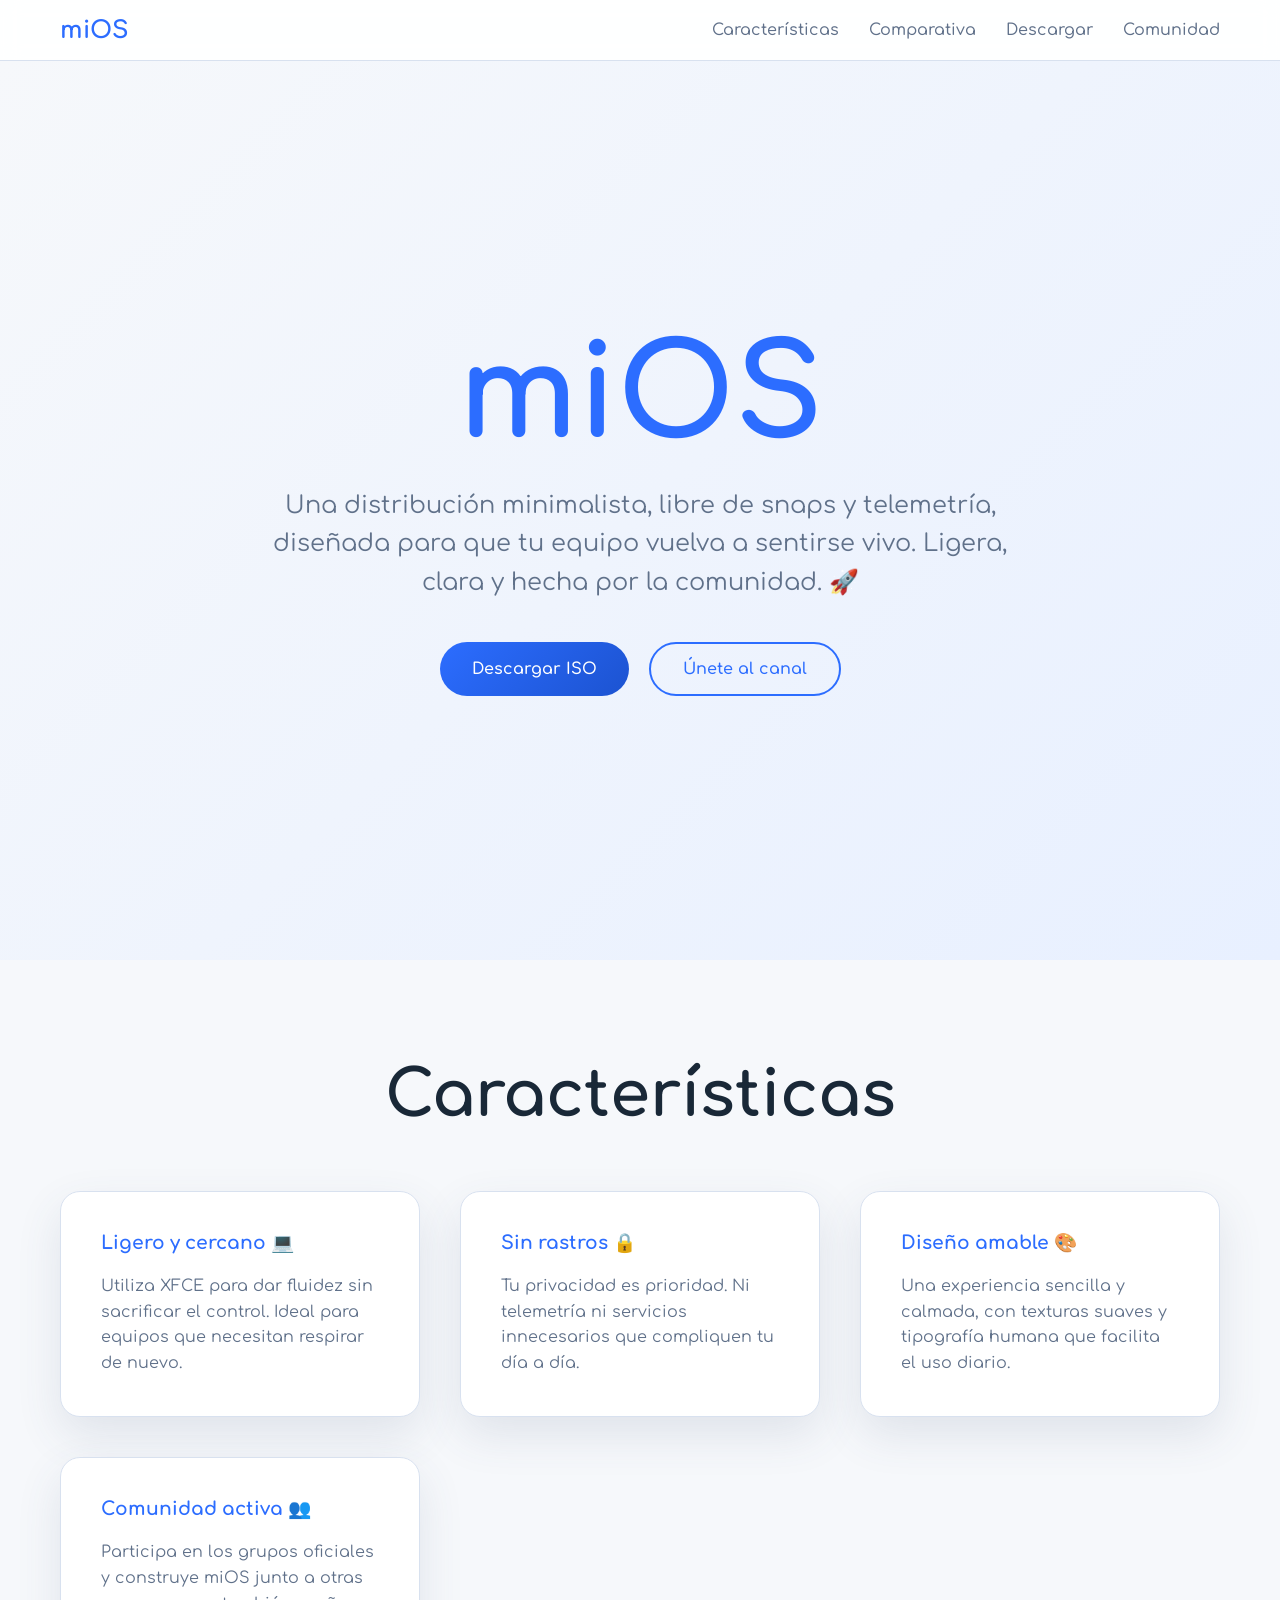
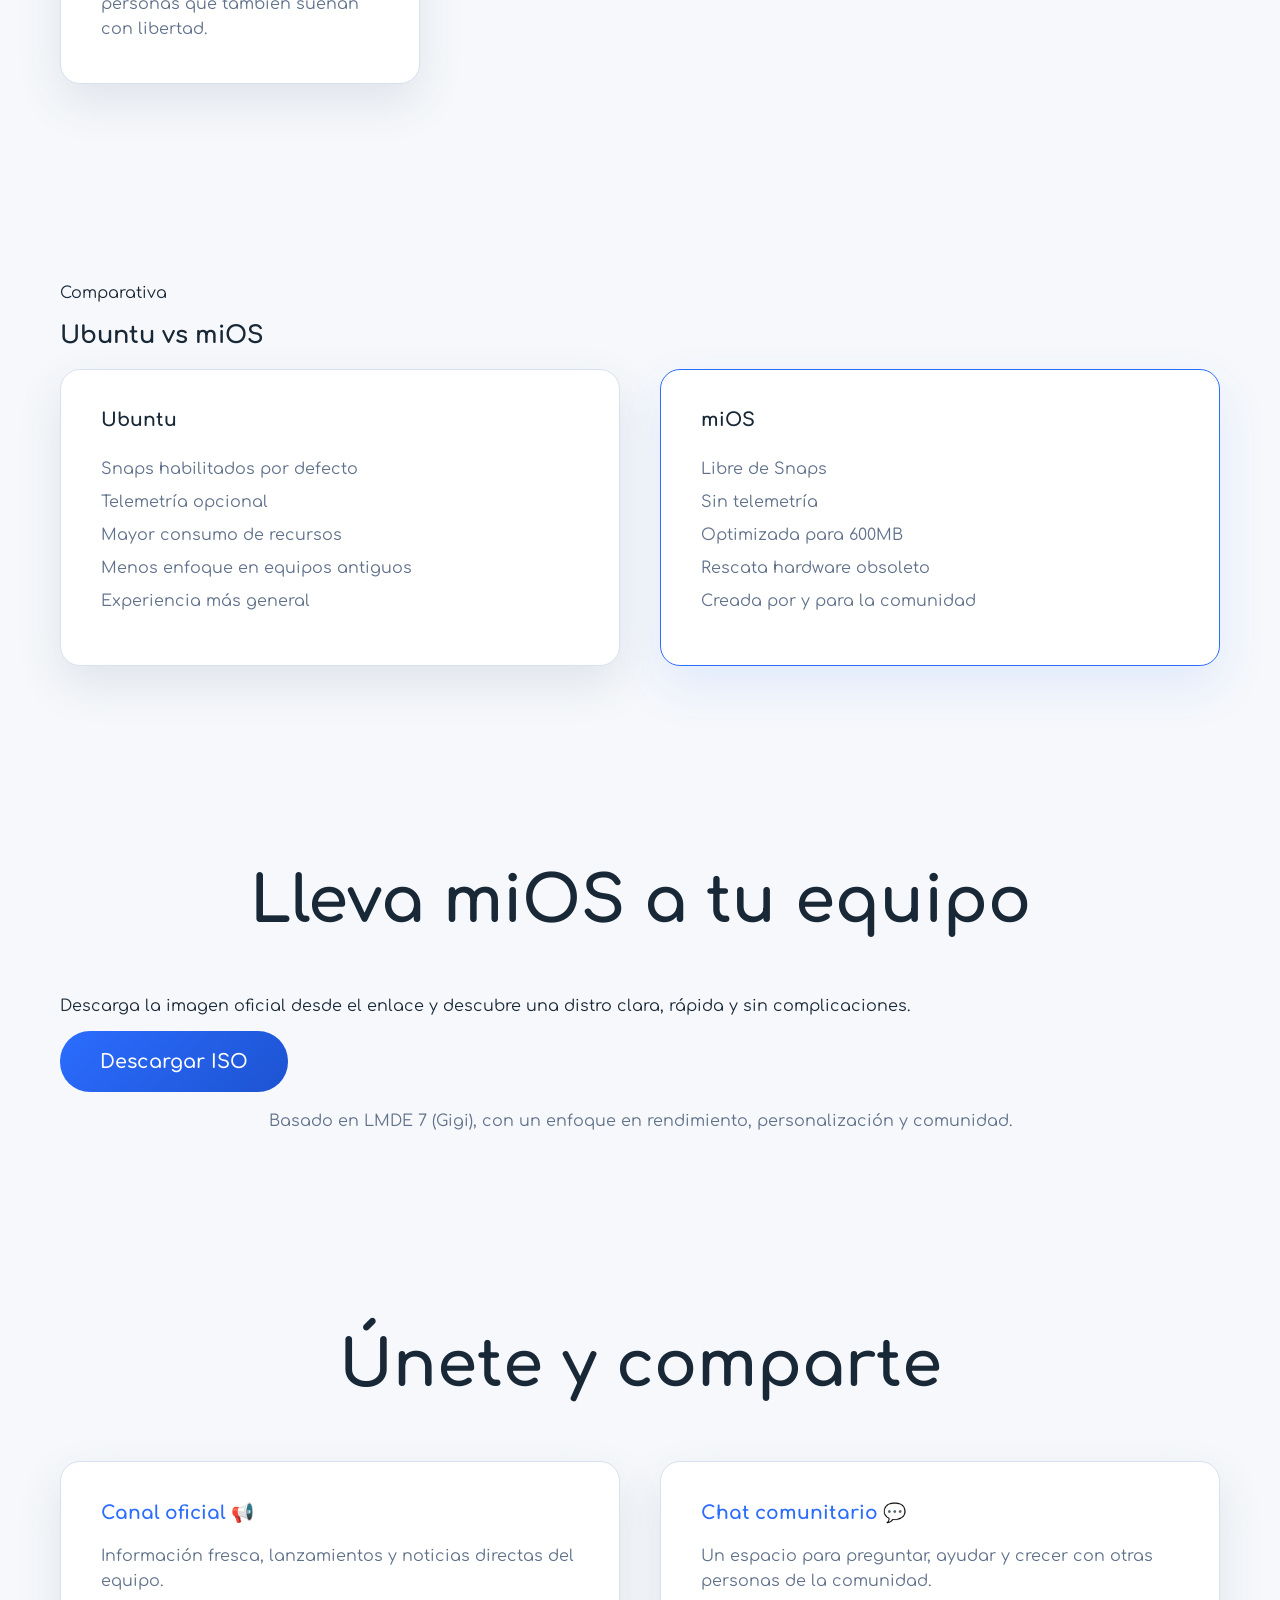
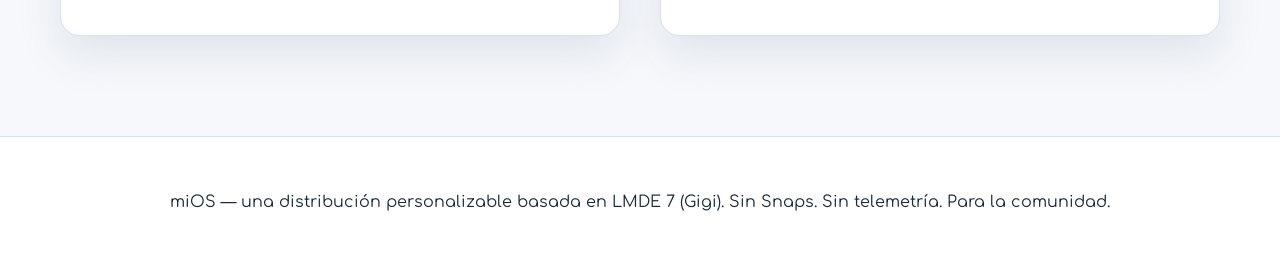
==== index.html @ ccddaca1 "Add files via upload" ====
<!DOCTYPE html>
<html lang="es">
<head>
  <meta charset="UTF-8" />
  <meta name="viewport" content="width=device-width, initial-scale=1.0" />
  <title>miOS - Distro para crear, jugar y soñar</title>
  <link rel="preconnect" href="https://fonts.googleapis.com" />
  <link rel="preconnect" href="https://fonts.gstatic.com" crossorigin />
  <link href="https://fonts.googleapis.com/css2?family=Comfortaa:wght@300;400;500;600;700&display=swap" rel="stylesheet" />
  <link rel="stylesheet" href="styles.css" />
</head>
<body>
  <header class="header">
    <div class="header-content">
      <div class="logo">miOS</div>
      <nav>
        <a href="#features">Características</a>
        <a href="#compare">Comparativa</a>
        <a href="#download">Descargar</a>
        <a href="#community">Comunidad</a>
      </nav>
    </div>
  </header>

    <main>
    <section class="hero">
      <div class="hero-content">
        <h1>miOS</h1>
        <p class="hero-subtitle">Una distribución minimalista, libre de snaps y telemetría, diseñada para que tu equipo vuelva a sentirse vivo. Ligera, clara y hecha por la comunidad. 🚀</p>
        <div class="hero-actions">
          <a class="btn primary" href="#download">Descargar ISO</a>
          <a class="btn outline" href="https://t.me/mioscanaloficial" target="_blank" rel="noreferrer">Únete al canal</a>
        </div>
      </div>
    </section>

      <section class="section features" id="features">
        <div class="section-content">
          <h2>Características</h2>
          <div class="features-grid">
            <div class="feature-item">
              <h3>Ligero y cercano 💻</h3>
              <p>Utiliza XFCE para dar fluidez sin sacrificar el control. Ideal para equipos que necesitan respirar de nuevo.</p>
            </div>
            <div class="feature-item">
              <h3>Sin rastros 🔒</h3>
              <p>Tu privacidad es prioridad. Ni telemetría ni servicios innecesarios que compliquen tu día a día.</p>
            </div>
            <div class="feature-item">
              <h3>Diseño amable 🎨</h3>
              <p>Una experiencia sencilla y calmada, con texturas suaves y tipografía humana que facilita el uso diario.</p>
            </div>
            <div class="feature-item">
              <h3>Comunidad activa 👥</h3>
              <p>Participa en los grupos oficiales y construye miOS junto a otras personas que también sueñan con libertad.</p>
            </div>
          </div>
        </div>
      </section>

      <section class="section compare" id="compare">
        <div class="section-heading">
          <span>Comparativa</span>
          <h2>Ubuntu <span class="vs">vs</span> miOS</h2>
        </div>
        <div class="compare-grid">
          <div class="compare-card">
            <h3>Ubuntu</h3>
            <ul>
              <li>Snaps habilitados por defecto</li>
              <li>Telemetría opcional</li>
              <li>Mayor consumo de recursos</li>
              <li>Menos enfoque en equipos antiguos</li>
              <li>Experiencia más general</li>
            </ul>
          </div>
          <div class="compare-card highlight">
            <h3>miOS</h3>
            <ul>
              <li>Libre de Snaps</li>
              <li>Sin telemetría</li>
              <li>Optimizada para 600MB</li>
              <li>Rescata hardware obsoleto</li>
              <li>Creada por y para la comunidad</li>
            </ul>
          </div>
        </div>
      </section>

      <section class="section download" id="download">
        <div class="section-content">
          <h2>Lleva miOS a tu equipo</h2>
          <p>Descarga la imagen oficial desde el enlace y descubre una distro clara, rápida y sin complicaciones.</p>
          <a class="btn primary large" href="https://drive.google.com/file/d/1i7BaRfP0LBuPOBGjecT9Qu22OeQHzzyM/view?usp=sharing" target="_blank" rel="noreferrer">Descargar ISO</a>
          <p class="small-copy">Basado en LMDE 7 (Gigi), con un enfoque en rendimiento, personalización y comunidad.</p>
        </div>
      </section>

      <section class="section community" id="community">
        <div class="section-content">
          <h2>Únete y comparte</h2>
          <div class="community-grid">
            <a class="community-card" href="https://t.me/mioscanaloficial" target="_blank" rel="noreferrer">
              <h3>Canal oficial 📢</h3>
              <p>Información fresca, lanzamientos y noticias directas del equipo.</p>
            </a>
            <a class="community-card" href="https://t.me/mioscanaloficialchat" target="_blank" rel="noreferrer">
              <h3>Chat comunitario 💬</h3>
              <p>Un espacio para preguntar, ayudar y crecer con otras personas de la comunidad.</p>
            </a>
          </div>
        </div>
      </section>
    </main>

    <footer class="footer">
      <p>miOS — una distribución personalizable basada en LMDE 7 (Gigi). Sin Snaps. Sin telemetría. Para la comunidad.</p>
    </footer>
  </div>
  <script src="script.js"></script>
</body>
</html>
---- styles.css ----
:root {
  color-scheme: light;
  --bg: #f6f8fb;
  --surface: #ffffff;
  --surface-soft: #eef3fb;
  --text: #192837;
  --muted: #60718a;
  --accent: #2c6dff;
  --border: #d8e1ef;
  --shadow: 0 18px 45px rgba(62, 83, 114, 0.12);
}

* {
  box-sizing: border-box;
}

html, body {
  margin: 0;
  min-height: 100%;
  font-family: 'Comfortaa', cursive;
  background: var(--bg);
  color: var(--text);
}

body {
  -webkit-font-smoothing: antialiased;
  text-rendering: optimizeLegibility;
}

.header {
  position: fixed;
  top: 0;
  left: 0;
  right: 0;
  background: rgba(255, 255, 255, 0.9);
  backdrop-filter: blur(10px);
  border-bottom: 1px solid var(--border);
  z-index: 1000;
}

.header-content {
  max-width: 1200px;
  margin: 0 auto;
  padding: 0 20px;
  display: flex;
  align-items: center;
  justify-content: space-between;
  height: 60px;
}

.logo {
  font-size: 1.5rem;
  font-weight: 700;
  color: var(--accent);
}

nav {
  display: flex;
  gap: 30px;
}

nav a {
  color: var(--muted);
  text-decoration: none;
  font-weight: 500;
  transition: color 0.2s ease;
}

nav a:hover {
  color: var(--text);
}

main {
  padding-top: 60px;
}

.hero {
  height: 100vh;
  display: flex;
  align-items: center;
  justify-content: center;
  background: linear-gradient(135deg, #f6f8fb 0%, #e8f0ff 100%);
  text-align: center;
}

.hero-content {
  max-width: 800px;
  padding: 0 20px;
}

.hero h1 {
  font-size: clamp(4rem, 10vw, 8rem);
  margin: 0 0 20px;
  color: var(--accent);
  animation: fadeInUp 1s ease-out;
}

.hero-subtitle {
  font-size: 1.5rem;
  color: var(--muted);
  line-height: 1.6;
  margin: 0 0 40px;
  animation: fadeInUp 1s ease-out 0.2s both;
}

.hero-actions {
  display: flex;
  gap: 20px;
  justify-content: center;
  flex-wrap: wrap;
  animation: fadeInUp 1s ease-out 0.4s both;
}

.btn {
  display: inline-flex;
  align-items: center;
  justify-content: center;
  padding: 16px 32px;
  border-radius: 30px;
  font-weight: 600;
  text-decoration: none;
  transition: all 0.3s ease;
  font-size: 1rem;
}

.btn:hover {
  transform: translateY(-3px);
  box-shadow: 0 20px 40px rgba(44, 109, 255, 0.2);
}

.primary {
  background: linear-gradient(135deg, #2c6dff, #1c53d1);
  color: #fff;
}

.outline {
  color: var(--accent);
  border: 2px solid var(--accent);
  background: transparent;
}

.section {
  padding: 100px 20px;
  max-width: 1200px;
  margin: 0 auto;
}

.section-content h2 {
  font-size: clamp(2.5rem, 5vw, 4rem);
  margin: 0 0 60px;
  text-align: center;
  color: var(--text);
}

.features-grid {
  display: grid;
  grid-template-columns: repeat(auto-fit, minmax(300px, 1fr));
  gap: 40px;
}

.feature-item {
  background: var(--surface);
  border: 1px solid var(--border);
  border-radius: 20px;
  padding: 40px;
  box-shadow: var(--shadow);
  transition: transform 0.3s ease, box-shadow 0.3s ease;
  animation: fadeInUp 1s ease-out both;
}

.feature-item:hover {
  transform: translateY(-5px);
  box-shadow: 0 30px 60px rgba(62, 83, 114, 0.15);
}

.feature-item h3 {
  margin: 0 0 20px;
  color: var(--accent);
}

.feature-item p {
  color: var(--muted);
  line-height: 1.6;
  margin: 0;
}

.compare-grid {
  display: grid;
  grid-template-columns: repeat(auto-fit, minmax(350px, 1fr));
  gap: 40px;
}

.compare-card {
  background: var(--surface);
  border: 1px solid var(--border);
  border-radius: 20px;
  padding: 40px;
  box-shadow: var(--shadow);
  transition: transform 0.3s ease;
  animation: fadeInUp 1s ease-out both;
}

.compare-card:hover {
  transform: translateY(-5px);
}

.compare-card.highlight {
  border-color: var(--accent);
  box-shadow: 0 20px 50px rgba(44, 109, 255, 0.1);
}

.compare-card h3 {
  margin: 0 0 30px;
  color: var(--text);
}

.compare-card ul {
  list-style: none;
  padding: 0;
  margin: 0;
}

.compare-card li {
  margin-bottom: 15px;
  color: var(--muted);
  display: flex;
  align-items: center;
  gap: 10px;
}

.community-grid {
  display: grid;
  grid-template-columns: repeat(auto-fit, minmax(350px, 1fr));
  gap: 40px;
}

.community-card {
  background: var(--surface);
  border: 1px solid var(--border);
  border-radius: 20px;
  padding: 40px;
  box-shadow: var(--shadow);
  text-decoration: none;
  color: inherit;
  transition: transform 0.3s ease, box-shadow 0.3s ease;
  animation: fadeInUp 1s ease-out both;
}

.community-card:hover {
  transform: translateY(-5px);
  box-shadow: 0 30px 60px rgba(62, 83, 114, 0.15);
}

.community-card h3 {
  margin: 0 0 20px;
  color: var(--accent);
}

.community-card p {
  color: var(--muted);
  line-height: 1.6;
  margin: 0;
}

.footer {
  background: var(--surface);
  border-top: 1px solid var(--border);
  padding: 40px 20px;
  text-align: center;
}

.footer-content p {
  color: var(--muted);
  margin: 0;
}

.large {
  padding: 20px 40px;
  font-size: 1.2rem;
}

.small-copy {
  margin: 20px 0 0;
  color: var(--muted);
  text-align: center;
}

@keyframes fadeInUp {
  from {
    opacity: 0;
    transform: translateY(30px);
  }
  to {
    opacity: 1;
    transform: translateY(0);
  }
}

@media (max-width: 768px) {
  .header-content {
    padding: 0 15px;
  }

  nav {
    gap: 20px;
  }

  .hero {
    height: auto;
    padding: 100px 20px;
  }

  .hero h1 {
    font-size: clamp(3rem, 15vw, 6rem);
  }

  .hero-subtitle {
    font-size: 1.2rem;
  }

  .hero-actions {
    flex-direction: column;
    align-items: center;
  }

  .section {
    padding: 60px 20px;
  }

  .features-grid,
  .compare-grid,
  .community-grid {
    grid-template-columns: 1fr;
  }

  .feature-item,
  .compare-card,
  .community-card {
    padding: 30px;
  }
}
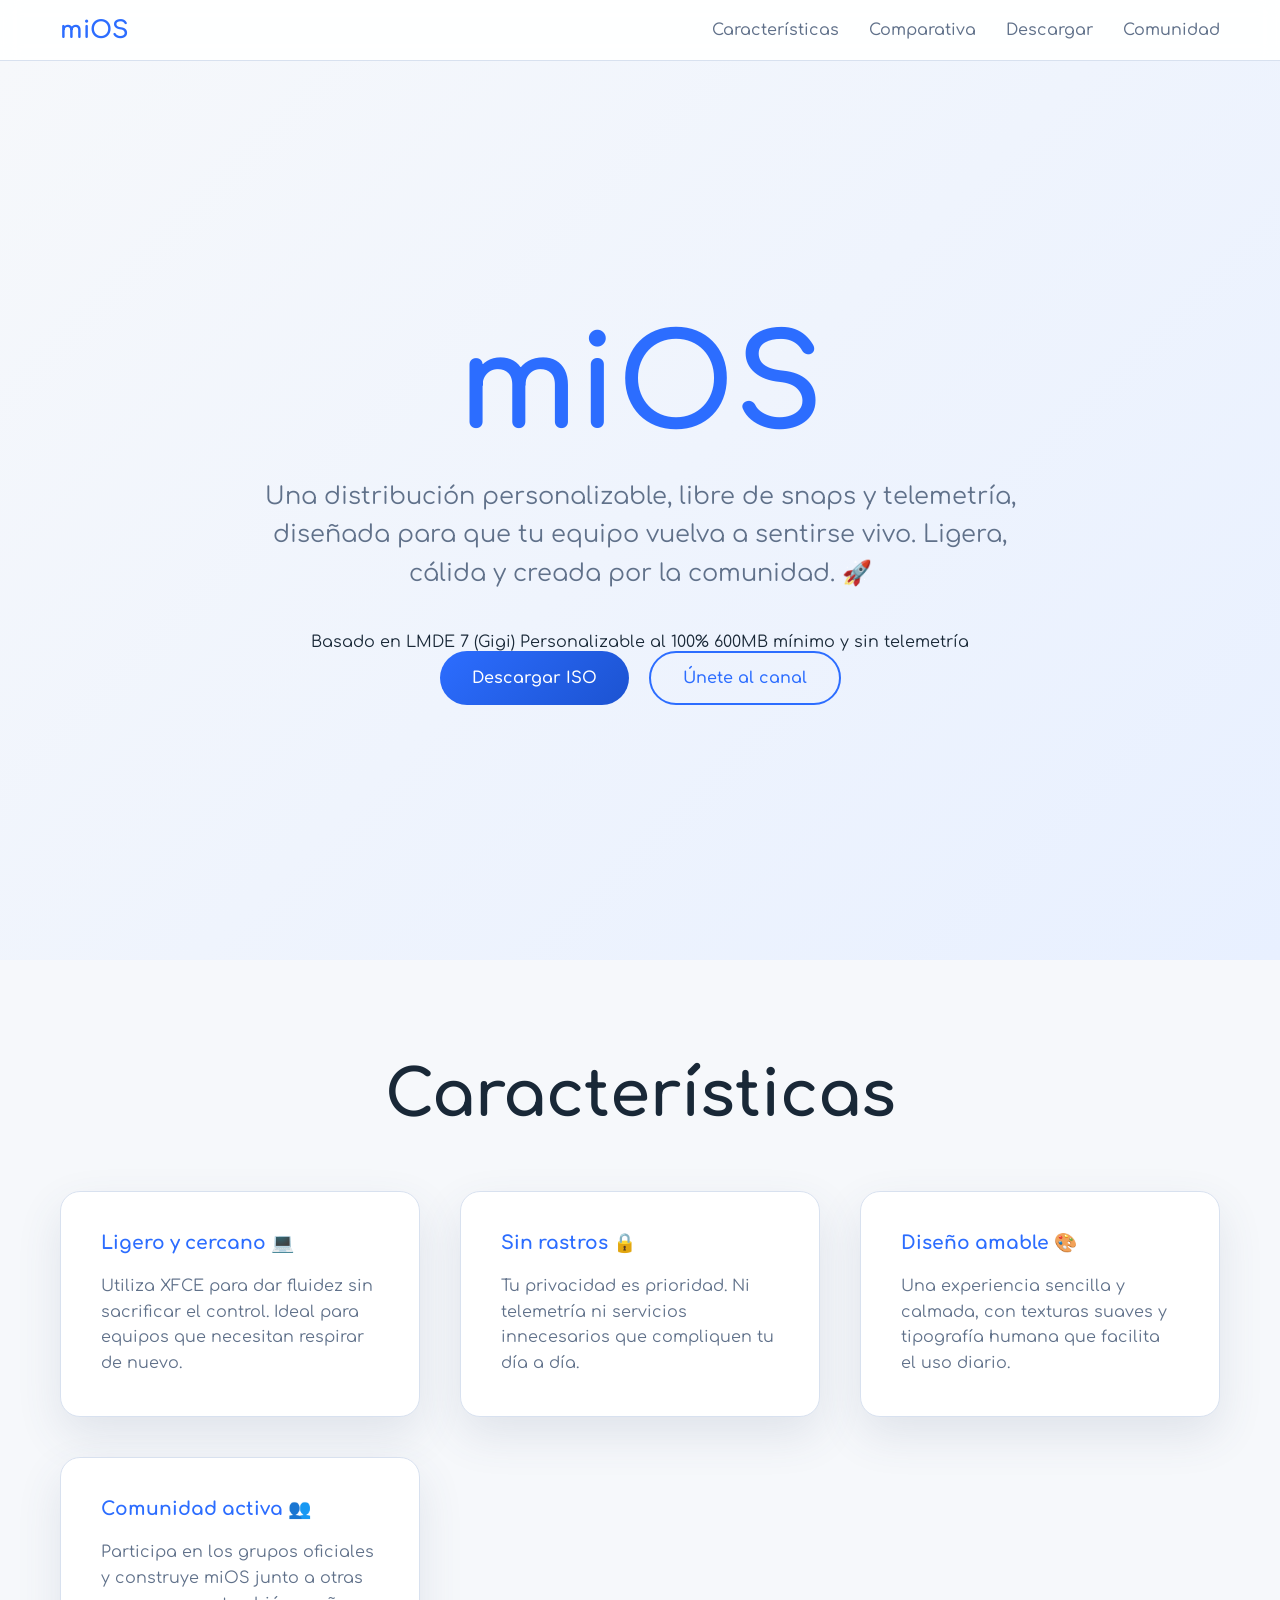
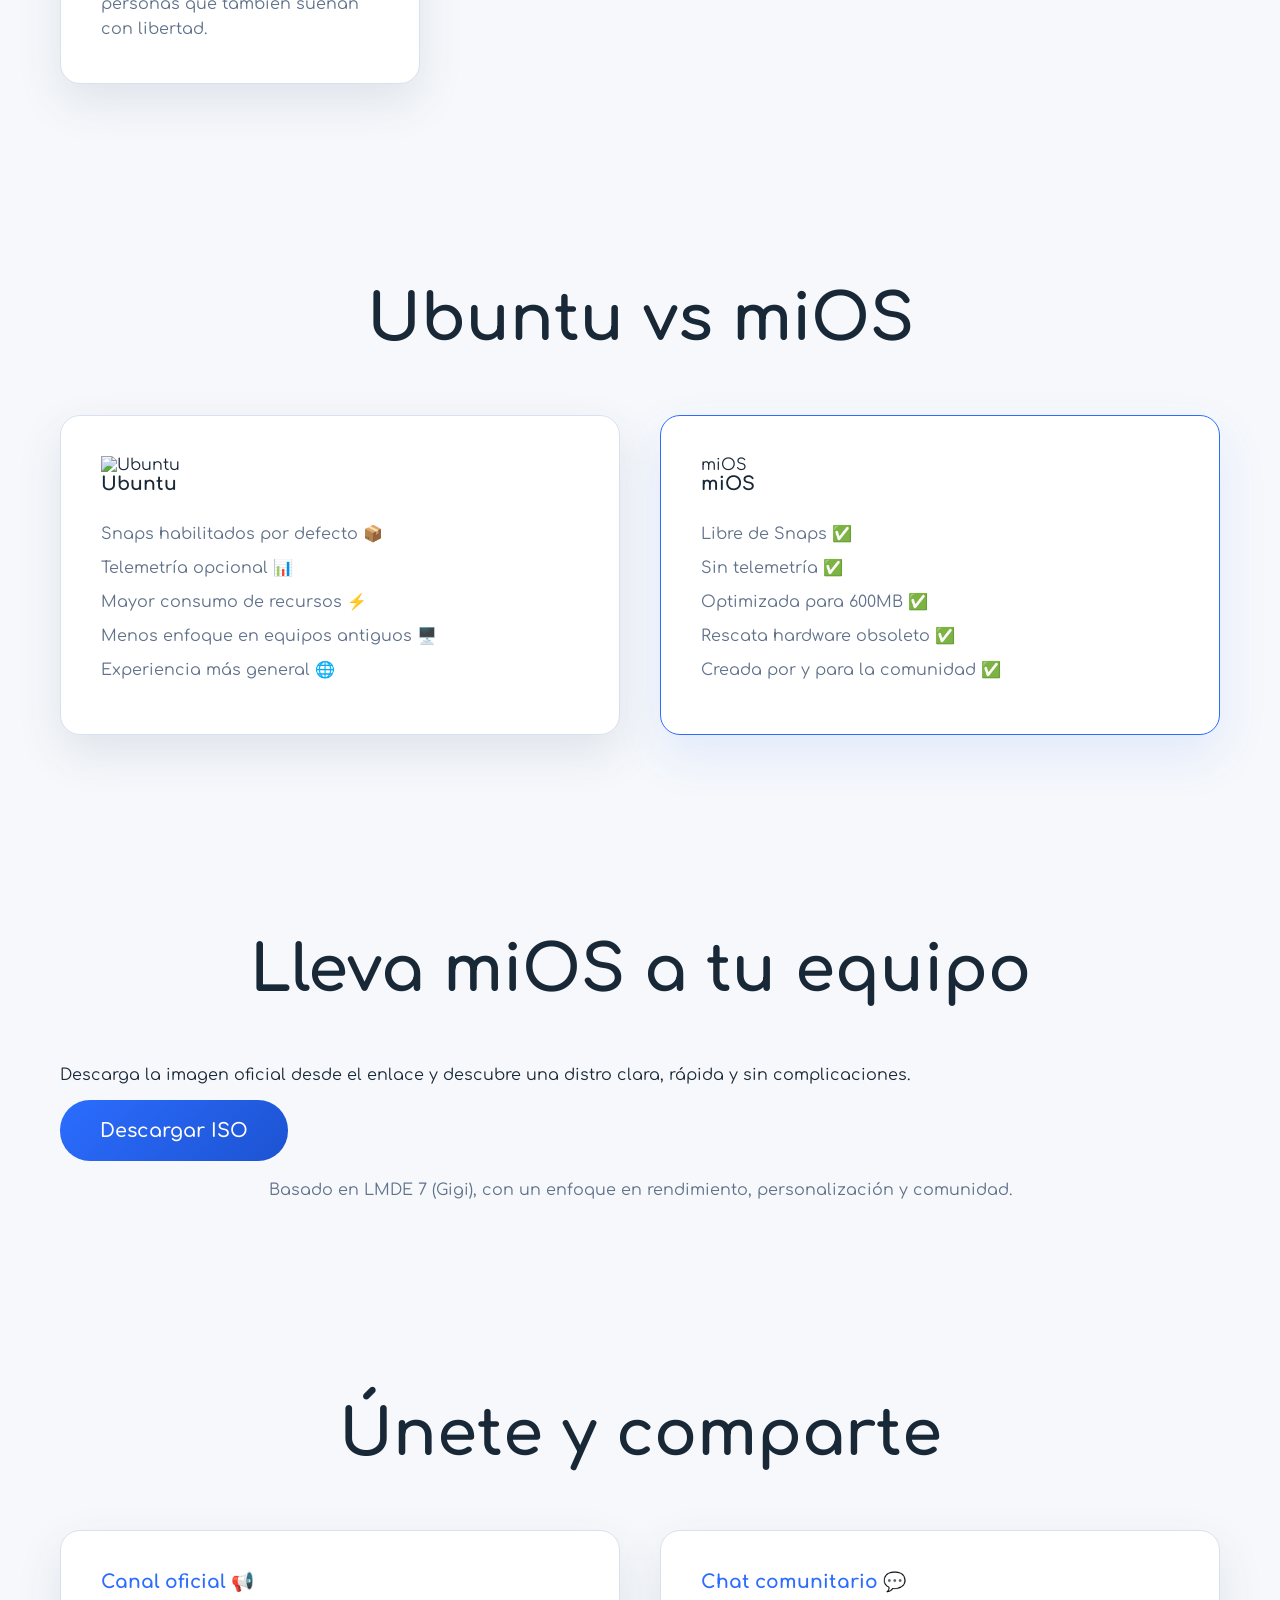
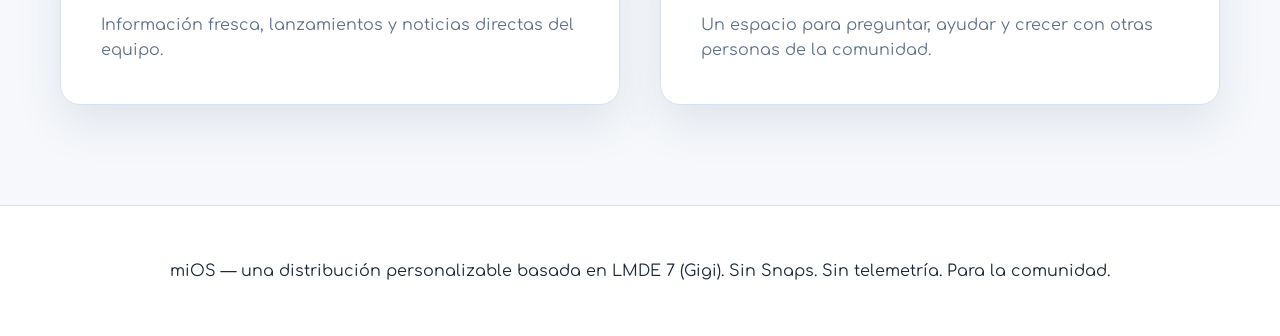
==== commit 33b92042: "index.html" ====
--- a/index.html
+++ b/index.html
@@ -26,7 +26,12 @@
     <section class="hero">
       <div class="hero-content">
         <h1>miOS</h1>
-        <p class="hero-subtitle">Una distribución minimalista, libre de snaps y telemetría, diseñada para que tu equipo vuelva a sentirse vivo. Ligera, clara y hecha por la comunidad. 🚀</p>
+        <p class="hero-subtitle">Una distribución personalizable, libre de snaps y telemetría, diseñada para que tu equipo vuelva a sentirse vivo. Ligera, cálida y creada por la comunidad. 🚀</p>
+        <div class="hero-labels">
+          <span>Basado en LMDE 7 (Gigi)</span>
+          <span>Personalizable al 100%</span>
+          <span>600MB mínimo y sin telemetría</span>
+        </div>
         <div class="hero-actions">
           <a class="btn primary" href="#download">Descargar ISO</a>
           <a class="btn outline" href="https://t.me/mioscanaloficial" target="_blank" rel="noreferrer">Únete al canal</a>
@@ -59,29 +64,33 @@
       </section>
 
       <section class="section compare" id="compare">
-        <div class="section-heading">
-          <span>Comparativa</span>
+        <div class="section-content">
           <h2>Ubuntu <span class="vs">vs</span> miOS</h2>
-        </div>
-        <div class="compare-grid">
+          <div class="compare-grid">
           <div class="compare-card">
-            <h3>Ubuntu</h3>
+            <div class="compare-title">
+              <img src="https://upload.wikimedia.org/wikipedia/commons/thumb/0/00/Ubuntu-logo-no-wordmark-2022.svg/500px-Ubuntu-logo-no-wordmark-2022.svg.png" alt="Ubuntu" />
+              <h3>Ubuntu</h3>
+            </div>
             <ul>
-              <li>Snaps habilitados por defecto</li>
-              <li>Telemetría opcional</li>
-              <li>Mayor consumo de recursos</li>
-              <li>Menos enfoque en equipos antiguos</li>
-              <li>Experiencia más general</li>
+              <li>Snaps habilitados por defecto 📦</li>
+              <li>Telemetría opcional 📊</li>
+              <li>Mayor consumo de recursos ⚡</li>
+              <li>Menos enfoque en equipos antiguos 🖥️</li>
+              <li>Experiencia más general 🌐</li>
             </ul>
           </div>
           <div class="compare-card highlight">
-            <h3>miOS</h3>
+            <div class="compare-title">
+              <span class="miOS-mark">miOS</span>
+              <h3>miOS</h3>
+            </div>
             <ul>
-              <li>Libre de Snaps</li>
-              <li>Sin telemetría</li>
-              <li>Optimizada para 600MB</li>
-              <li>Rescata hardware obsoleto</li>
-              <li>Creada por y para la comunidad</li>
+              <li>Libre de Snaps ✅</li>
+              <li>Sin telemetría ✅</li>
+              <li>Optimizada para 600MB ✅</li>
+              <li>Rescata hardware obsoleto ✅</li>
+              <li>Creada por y para la comunidad ✅</li>
             </ul>
           </div>
         </div>
@@ -116,7 +125,6 @@
     <footer class="footer">
       <p>miOS — una distribución personalizable basada en LMDE 7 (Gigi). Sin Snaps. Sin telemetría. Para la comunidad.</p>
     </footer>
-  </div>
   <script src="script.js"></script>
 </body>
 </html>
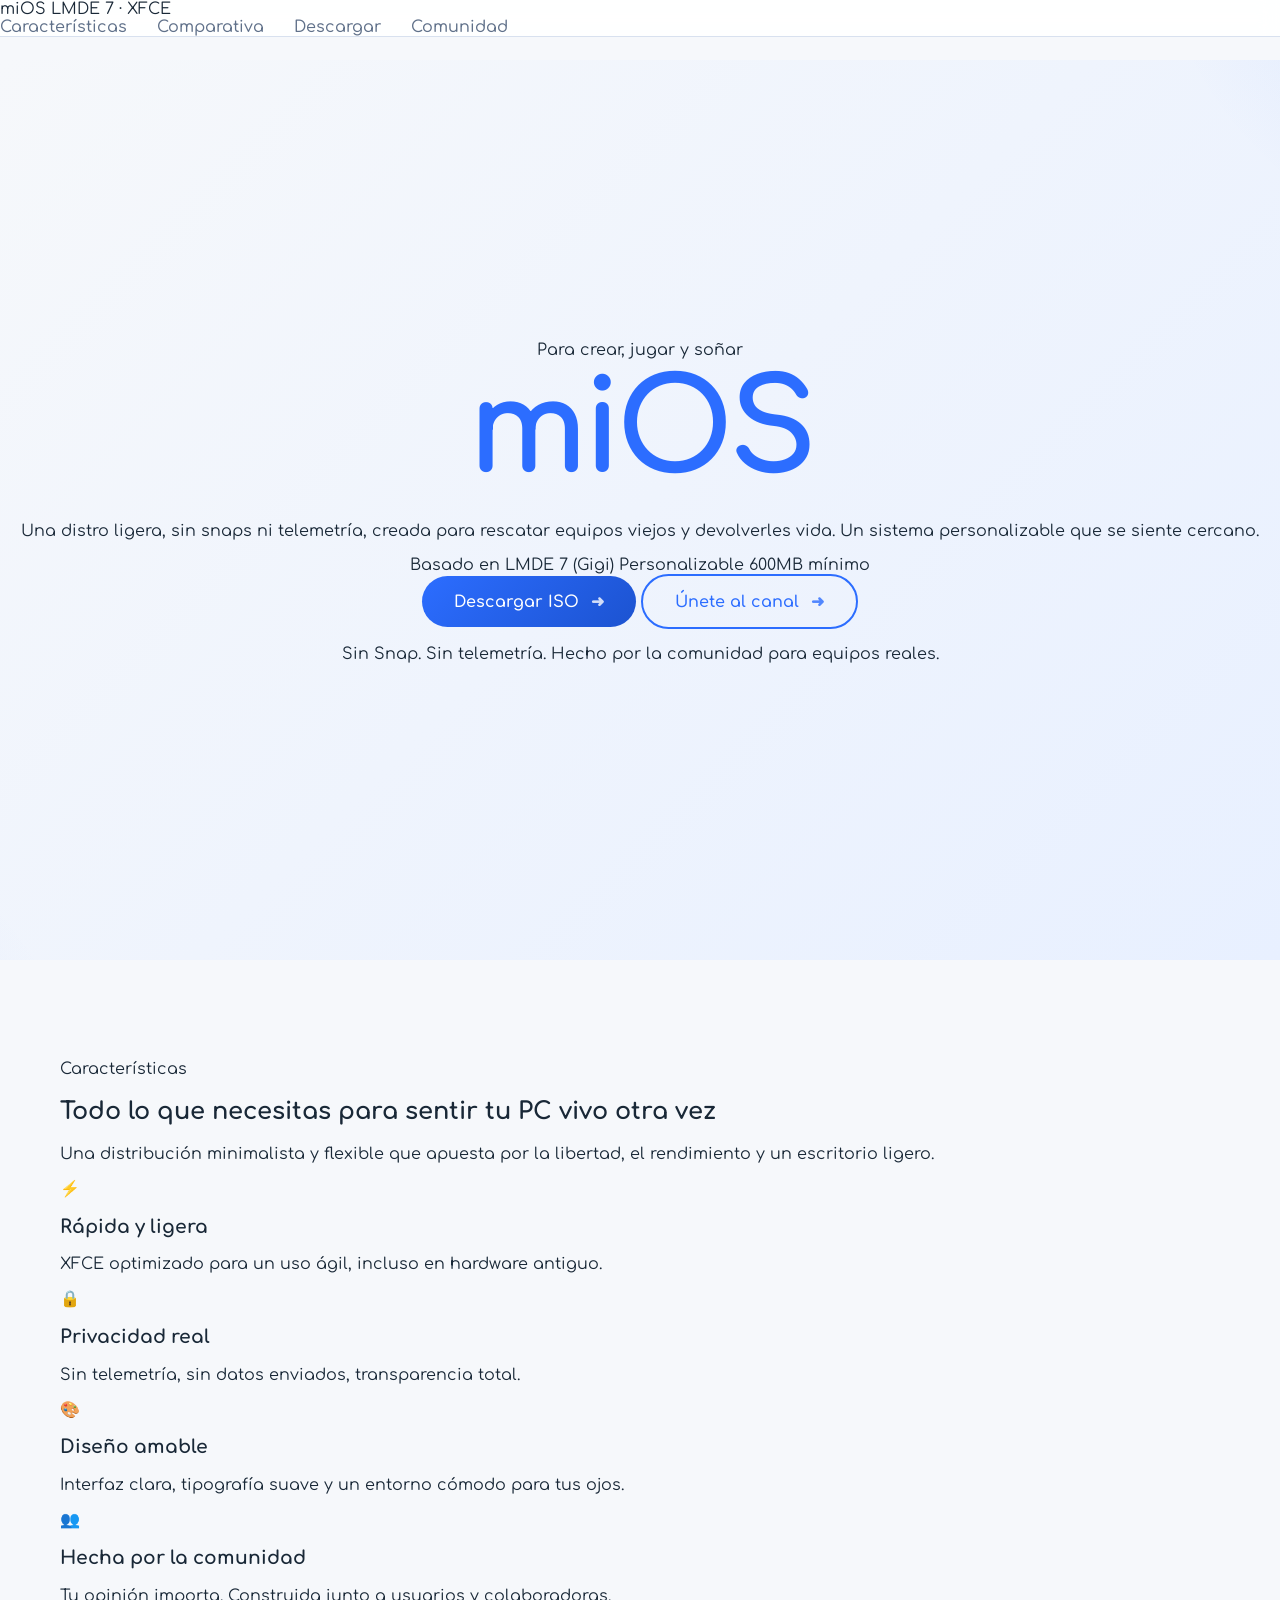
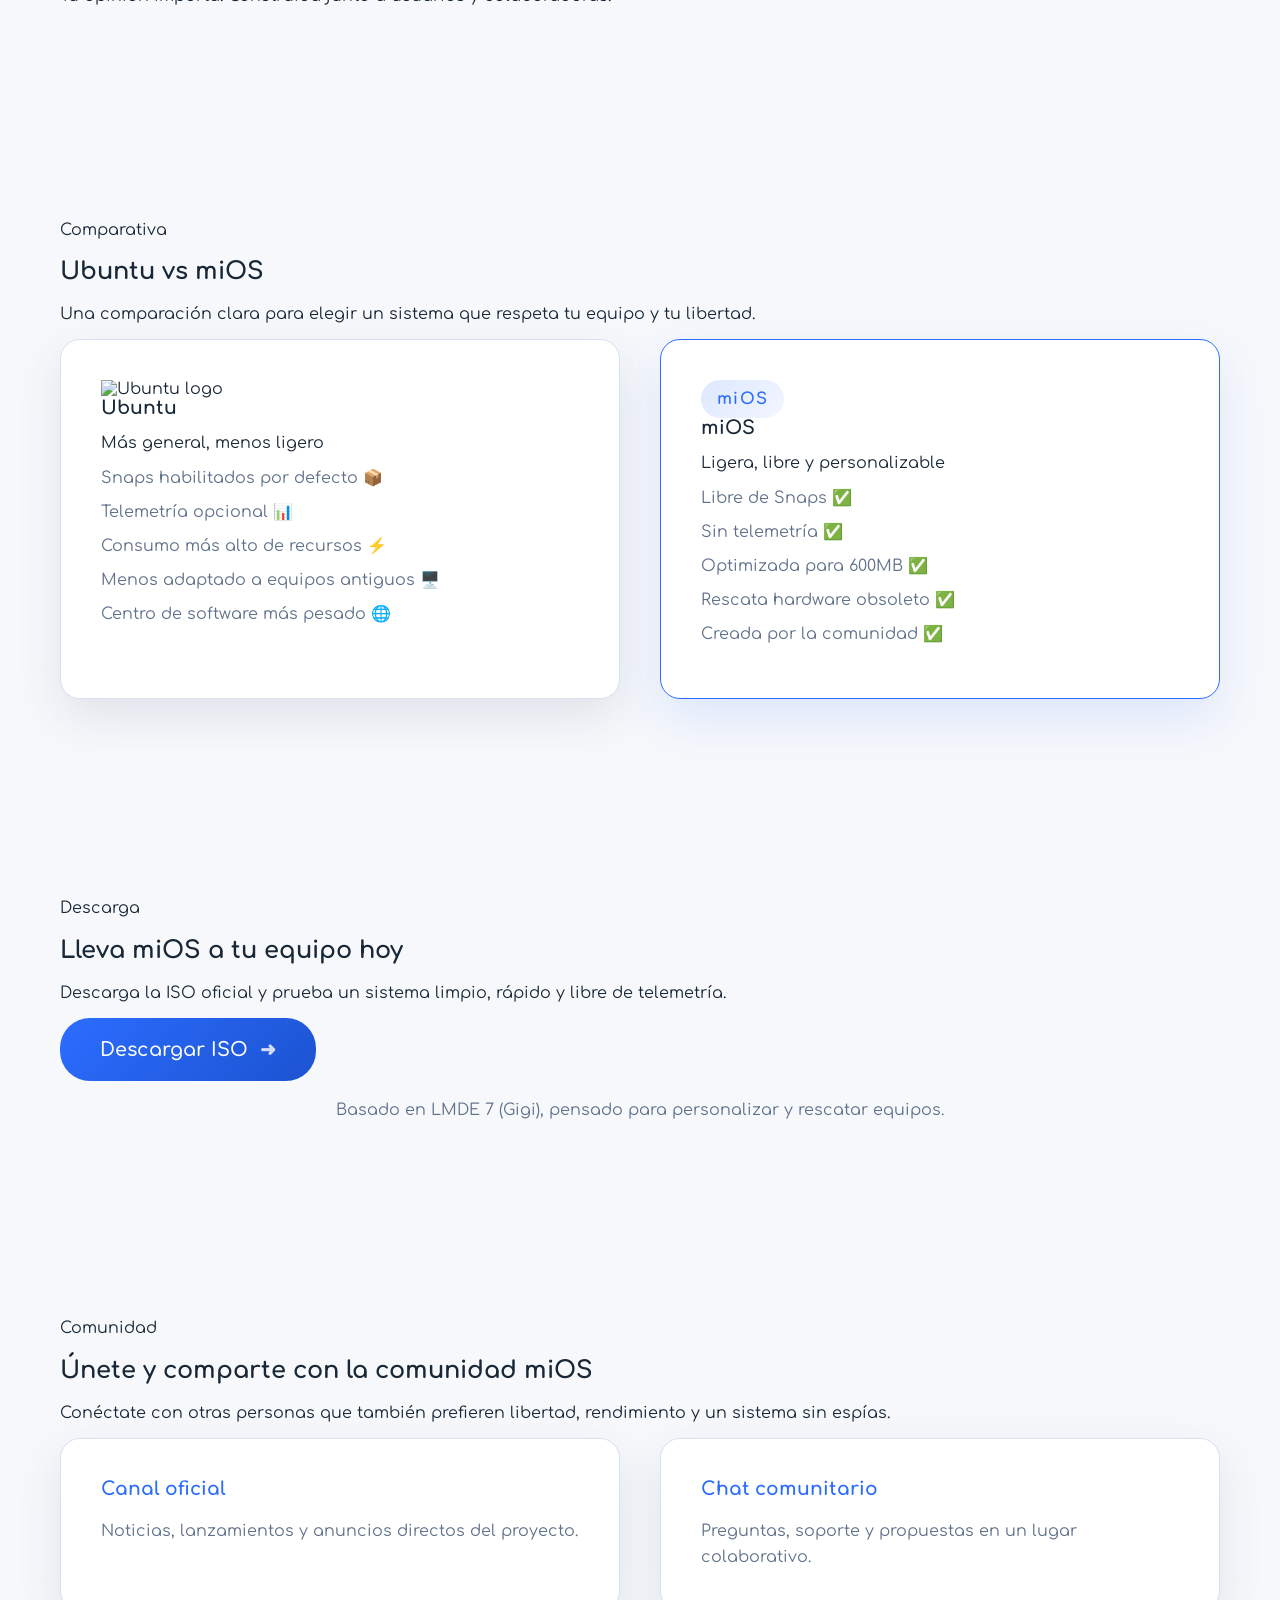
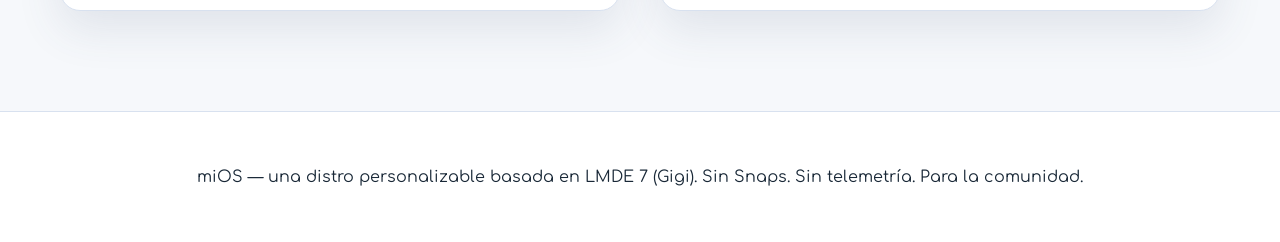
==== commit b3ec20c5: "Update index.html" ====
--- a/index.html
+++ b/index.html
@@ -7,12 +7,16 @@
   <link rel="preconnect" href="https://fonts.googleapis.com" />
   <link rel="preconnect" href="https://fonts.gstatic.com" crossorigin />
   <link href="https://fonts.googleapis.com/css2?family=Comfortaa:wght@300;400;500;600;700&display=swap" rel="stylesheet" />
+  <link rel="icon" href="favicon.svg" type="image/svg+xml" />
   <link rel="stylesheet" href="styles.css" />
 </head>
 <body>
   <header class="header">
-    <div class="header-content">
-      <div class="logo">miOS</div>
+    <div class="header-inner">
+      <div class="brand">
+        <span class="brand-label">miOS</span>
+        <span class="brand-sub">LMDE 7 · XFCE</span>
+      </div>
       <nav>
         <a href="#features">Características</a>
         <a href="#compare">Comparativa</a>
@@ -22,109 +26,136 @@
     </div>
   </header>
 
-    <main>
+  <main>
     <section class="hero">
-      <div class="hero-content">
-        <h1>miOS</h1>
-        <p class="hero-subtitle">Una distribución personalizable, libre de snaps y telemetría, diseñada para que tu equipo vuelva a sentirse vivo. Ligera, cálida y creada por la comunidad. 🚀</p>
-        <div class="hero-labels">
-          <span>Basado en LMDE 7 (Gigi)</span>
-          <span>Personalizable al 100%</span>
-          <span>600MB mínimo y sin telemetría</span>
-        </div>
-        <div class="hero-actions">
-          <a class="btn primary" href="#download">Descargar ISO</a>
-          <a class="btn outline" href="https://t.me/mioscanaloficial" target="_blank" rel="noreferrer">Únete al canal</a>
+      <div class="hero-shell">
+        <div class="hero-copy">
+          <span class="eyebrow">Para crear, jugar y soñar</span>
+          <h1>miOS</h1>
+          <p class="hero-text">Una distro ligera, sin snaps ni telemetría, creada para rescatar equipos viejos y devolverles vida. Un sistema personalizable que se siente cercano.</p>
+          <div class="hero-pill-group">
+            <span>Basado en LMDE 7 (Gigi)</span>
+            <span>Personalizable</span>
+            <span>600MB mínimo</span>
+          </div>
+          <div class="hero-buttons">
+            <a class="btn primary" href="#download">Descargar ISO</a>
+            <a class="btn outline" href="https://t.me/mioscanaloficial" target="_blank" rel="noreferrer">Únete al canal</a>
+          </div>
+          <p class="hero-note">Sin Snap. Sin telemetría. Hecho por la comunidad para equipos reales.</p>
         </div>
       </div>
     </section>
 
-      <section class="section features" id="features">
-        <div class="section-content">
-          <h2>Características</h2>
-          <div class="features-grid">
-            <div class="feature-item">
-              <h3>Ligero y cercano 💻</h3>
-              <p>Utiliza XFCE para dar fluidez sin sacrificar el control. Ideal para equipos que necesitan respirar de nuevo.</p>
-            </div>
-            <div class="feature-item">
-              <h3>Sin rastros 🔒</h3>
-              <p>Tu privacidad es prioridad. Ni telemetría ni servicios innecesarios que compliquen tu día a día.</p>
-            </div>
-            <div class="feature-item">
-              <h3>Diseño amable 🎨</h3>
-              <p>Una experiencia sencilla y calmada, con texturas suaves y tipografía humana que facilita el uso diario.</p>
-            </div>
-            <div class="feature-item">
-              <h3>Comunidad activa 👥</h3>
-              <p>Participa en los grupos oficiales y construye miOS junto a otras personas que también sueñan con libertad.</p>
+    <section class="section" id="features">
+      <div class="section-head">
+        <span>Características</span>
+        <h2>Todo lo que necesitas para sentir tu PC vivo otra vez</h2>
+        <p>Una distribución minimalista y flexible que apuesta por la libertad, el rendimiento y un escritorio ligero.</p>
+      </div>
+      <div class="grid cards-grid">
+        <article class="card">
+          <div class="card-icon">⚡</div>
+          <h3>Rápida y ligera</h3>
+          <p>XFCE optimizado para un uso ágil, incluso en hardware antiguo.</p>
+        </article>
+        <article class="card">
+          <div class="card-icon">🔒</div>
+          <h3>Privacidad real</h3>
+          <p>Sin telemetría, sin datos enviados, transparencia total.</p>
+        </article>
+        <article class="card">
+          <div class="card-icon">🎨</div>
+          <h3>Diseño amable</h3>
+          <p>Interfaz clara, tipografía suave y un entorno cómodo para tus ojos.</p>
+        </article>
+        <article class="card">
+          <div class="card-icon">👥</div>
+          <h3>Hecha por la comunidad</h3>
+          <p>Tu opinión importa. Construida junto a usuarios y colaboradoras.</p>
+        </article>
+      </div>
+    </section>
+
+    <section class="section section-compare" id="compare">
+      <div class="section-head">
+        <span>Comparativa</span>
+        <h2>Ubuntu vs miOS</h2>
+        <p>Una comparación clara para elegir un sistema que respeta tu equipo y tu libertad.</p>
+      </div>
+      <div class="grid compare-grid">
+        <article class="compare-card">
+          <div class="compare-brand">
+            <img src="https://upload.wikimedia.org/wikipedia/commons/thumb/0/00/Ubuntu-logo-no-wordmark-2022.svg/500px-Ubuntu-logo-no-wordmark-2022.svg.png" alt="Ubuntu logo" />
+            <div>
+              <h3>Ubuntu</h3>
+              <p class="compare-tag">Más general, menos ligero</p>
             </div>
           </div>
+          <ul>
+            <li>Snaps habilitados por defecto 📦</li>
+            <li>Telemetría opcional 📊</li>
+            <li>Consumo más alto de recursos ⚡</li>
+            <li>Menos adaptado a equipos antiguos 🖥️</li>
+            <li>Centro de software más pesado 🌐</li>
+          </ul>
+        </article>
+        <article class="compare-card highlight">
+          <div class="compare-brand">
+            <span class="miOS-mark">miOS</span>
+            <div>
+              <h3>miOS</h3>
+              <p class="compare-tag">Ligera, libre y personalizable</p>
+            </div>
+          </div>
+          <ul>
+            <li>Libre de Snaps ✅</li>
+            <li>Sin telemetría ✅</li>
+            <li>Optimizada para 600MB ✅</li>
+            <li>Rescata hardware obsoleto ✅</li>
+            <li>Creada por la comunidad ✅</li>
+          </ul>
+        </article>
+      </div>
+    </section>
+
+    <section class="section section-download" id="download">
+      <div class="download-card">
+        <div>
+          <span class="eyebrow">Descarga</span>
+          <h2>Lleva miOS a tu equipo hoy</h2>
+          <p>Descarga la ISO oficial y prueba un sistema limpio, rápido y libre de telemetría.</p>
         </div>
-      </section>
+        <div class="download-actions">
+          <a class="btn primary large" href="https://drive.google.com/file/d/1i7BaRfP0LBuPOBGjecT9Qu22OeQHzzyM/view?usp=sharing" target="_blank" rel="noreferrer">Descargar ISO</a>
+        </div>
+      </div>
+      <p class="small-copy">Basado en LMDE 7 (Gigi), pensado para personalizar y rescatar equipos.</p>
+    </section>
 
-      <section class="section compare" id="compare">
-        <div class="section-content">
-          <h2>Ubuntu <span class="vs">vs</span> miOS</h2>
-          <div class="compare-grid">
-          <div class="compare-card">
-            <div class="compare-title">
-              <img src="https://upload.wikimedia.org/wikipedia/commons/thumb/0/00/Ubuntu-logo-no-wordmark-2022.svg/500px-Ubuntu-logo-no-wordmark-2022.svg.png" alt="Ubuntu" />
-              <h3>Ubuntu</h3>
-            </div>
-            <ul>
-              <li>Snaps habilitados por defecto 📦</li>
-              <li>Telemetría opcional 📊</li>
-              <li>Mayor consumo de recursos ⚡</li>
-              <li>Menos enfoque en equipos antiguos 🖥️</li>
-              <li>Experiencia más general 🌐</li>
-            </ul>
-          </div>
-          <div class="compare-card highlight">
-            <div class="compare-title">
-              <span class="miOS-mark">miOS</span>
-              <h3>miOS</h3>
-            </div>
-            <ul>
-              <li>Libre de Snaps ✅</li>
-              <li>Sin telemetría ✅</li>
-              <li>Optimizada para 600MB ✅</li>
-              <li>Rescata hardware obsoleto ✅</li>
-              <li>Creada por y para la comunidad ✅</li>
-            </ul>
-          </div>
-        </div>
-      </section>
+    <section class="section section-community" id="community">
+      <div class="section-head">
+        <span>Comunidad</span>
+        <h2>Únete y comparte con la comunidad miOS</h2>
+        <p>Conéctate con otras personas que también prefieren libertad, rendimiento y un sistema sin espías.</p>
+      </div>
+      <div class="grid community-grid">
+        <a class="community-card" href="https://t.me/mioscanaloficial" target="_blank" rel="noreferrer">
+          <h3>Canal oficial</h3>
+          <p>Noticias, lanzamientos y anuncios directos del proyecto.</p>
+        </a>
+        <a class="community-card" href="https://t.me/mioscanaloficialchat" target="_blank" rel="noreferrer">
+          <h3>Chat comunitario</h3>
+          <p>Preguntas, soporte y propuestas en un lugar colaborativo.</p>
+        </a>
+      </div>
+    </section>
+  </main>
 
-      <section class="section download" id="download">
-        <div class="section-content">
-          <h2>Lleva miOS a tu equipo</h2>
-          <p>Descarga la imagen oficial desde el enlace y descubre una distro clara, rápida y sin complicaciones.</p>
-          <a class="btn primary large" href="https://drive.google.com/file/d/1i7BaRfP0LBuPOBGjecT9Qu22OeQHzzyM/view?usp=sharing" target="_blank" rel="noreferrer">Descargar ISO</a>
-          <p class="small-copy">Basado en LMDE 7 (Gigi), con un enfoque en rendimiento, personalización y comunidad.</p>
-        </div>
-      </section>
+  <footer class="footer">
+    <p>miOS — una distro personalizable basada en LMDE 7 (Gigi). Sin Snaps. Sin telemetría. Para la comunidad.</p>
+  </footer>
 
-      <section class="section community" id="community">
-        <div class="section-content">
-          <h2>Únete y comparte</h2>
-          <div class="community-grid">
-            <a class="community-card" href="https://t.me/mioscanaloficial" target="_blank" rel="noreferrer">
-              <h3>Canal oficial 📢</h3>
-              <p>Información fresca, lanzamientos y noticias directas del equipo.</p>
-            </a>
-            <a class="community-card" href="https://t.me/mioscanaloficialchat" target="_blank" rel="noreferrer">
-              <h3>Chat comunitario 💬</h3>
-              <p>Un espacio para preguntar, ayudar y crecer con otras personas de la comunidad.</p>
-            </a>
-          </div>
-        </div>
-      </section>
-    </main>
-
-    <footer class="footer">
-      <p>miOS — una distribución personalizable basada en LMDE 7 (Gigi). Sin Snaps. Sin telemetría. Para la comunidad.</p>
-    </footer>
   <script src="script.js"></script>
 </body>
 </html>
--- a/styles.css
+++ b/styles.css
@@ -81,34 +81,69 @@
   justify-content: center;
   background: linear-gradient(135deg, #f6f8fb 0%, #e8f0ff 100%);
   text-align: center;
+  position: relative;
+  overflow: hidden;
+}
+
+.hero::before {
+  content: '';
+  position: absolute;
+  inset: -20%;
+  background: radial-gradient(circle at top right, rgba(44, 109, 255, 0.12), transparent 18%),
+              radial-gradient(circle at bottom left, rgba(44, 109, 255, 0.08), transparent 16%);
+  pointer-events: none;
 }
 
 .hero-content {
-  max-width: 800px;
+  max-width: 760px;
   padding: 0 20px;
+  position: relative;
+  z-index: 1;
 }
 
 .hero h1 {
   font-size: clamp(4rem, 10vw, 8rem);
   margin: 0 0 20px;
   color: var(--accent);
+  letter-spacing: -0.04em;
   animation: fadeInUp 1s ease-out;
 }
 
 .hero-subtitle {
-  font-size: 1.5rem;
-  color: var(--muted);
-  line-height: 1.6;
-  margin: 0 0 40px;
+  font-size: 1.45rem;
+  color: var(--muted);
+  line-height: 1.7;
+  margin: 0 0 32px;
   animation: fadeInUp 1s ease-out 0.2s both;
 }
 
+.hero-labels {
+  display: inline-grid;
+  grid-template-columns: repeat(3, minmax(0, auto));
+  gap: 14px;
+  justify-content: center;
+  margin: 0 auto 38px;
+  animation: fadeInUp 1s ease-out 0.3s both;
+}
+
+.hero-labels span {
+  display: inline-flex;
+  align-items: center;
+  gap: 10px;
+  border-radius: 999px;
+  background: rgba(44, 109, 255, 0.1);
+  color: #224da5;
+  padding: 12px 18px;
+  font-size: 0.95rem;
+  border: 1px solid rgba(44, 109, 255, 0.14);
+}
+
 .hero-actions {
   display: flex;
   gap: 20px;
   justify-content: center;
   flex-wrap: wrap;
-  animation: fadeInUp 1s ease-out 0.4s both;
+  animation: fadeInUp 1s ease-out 0.5s both;
 }
 
 .btn {
@@ -121,11 +156,23 @@
   text-decoration: none;
   transition: all 0.3s ease;
   font-size: 1rem;
+  position: relative;
+}
+
+.btn::after {
+  content: '➜';
+  margin-left: 12px;
+  opacity: 0.8;
+  transition: transform 0.3s ease;
 }
 
 .btn:hover {
   transform: translateY(-3px);
   box-shadow: 0 20px 40px rgba(44, 109, 255, 0.2);
+}
+
+.btn:hover::after {
+  transform: translateX(4px);
 }
 
 .primary {
@@ -150,6 +197,12 @@
   margin: 0 0 60px;
   text-align: center;
   color: var(--text);
+}
+
+.section-content p {
+  color: var(--muted);
+  max-width: 720px;
+  margin: 0 auto 24px;
 }
 
 .features-grid {
@@ -196,7 +249,7 @@
   border-radius: 20px;
   padding: 40px;
   box-shadow: var(--shadow);
-  transition: transform 0.3s ease;
+  transition: transform 0.3s ease, border-color 0.3s ease;
   animation: fadeInUp 1s ease-out both;
 }
 
@@ -206,12 +259,44 @@
 
 .compare-card.highlight {
   border-color: var(--accent);
-  box-shadow: 0 20px 50px rgba(44, 109, 255, 0.1);
+  box-shadow: 0 20px 50px rgba(44, 109, 255, 0.12);
+}
+
+.compare-title {
+  display: flex;
+  align-items: center;
+  justify-content: center;
+  gap: 16px;
+  margin-bottom: 30px;
+}
+
+.compare-title img {
+  width: 42px;
+  height: auto;
+  display: block;
+}
+
+.miOS-mark {
+  display: inline-flex;
+  align-items: center;
+  justify-content: center;
+  min-width: 72px;
+  padding: 10px 16px;
+  border-radius: 999px;
+  background: linear-gradient(135deg, rgba(44, 109, 255, 0.16), rgba(44, 109, 255, 0.06));
+  color: var(--accent);
+  font-weight: 700;
+  letter-spacing: 0.08em;
 }
 
 .compare-card h3 {
-  margin: 0 0 30px;
+  margin: 0;
   color: var(--text);
+}
+
+.vs {
+  color: var(--accent);
+  font-weight: 700;
 }
 
 .compare-card ul {
@@ -339,3 +424,4 @@
     padding: 30px;
   }
 }
+
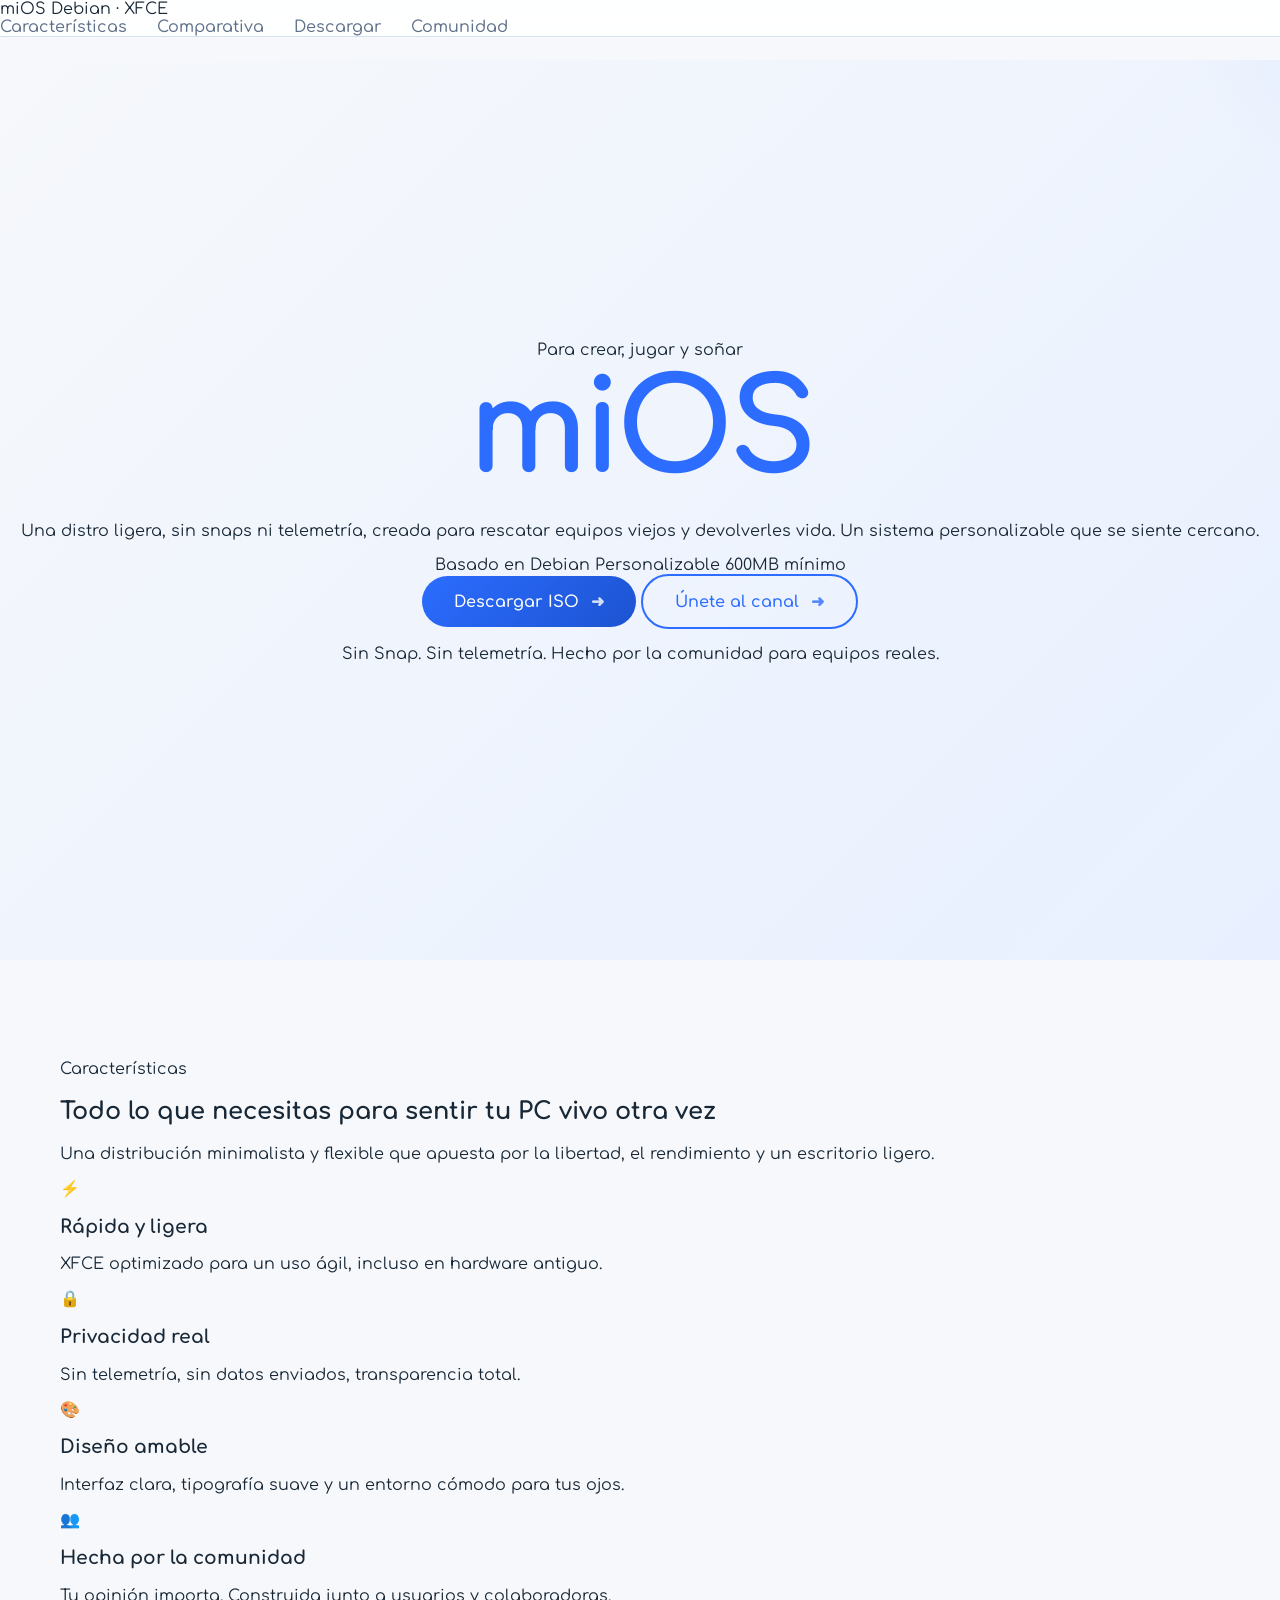
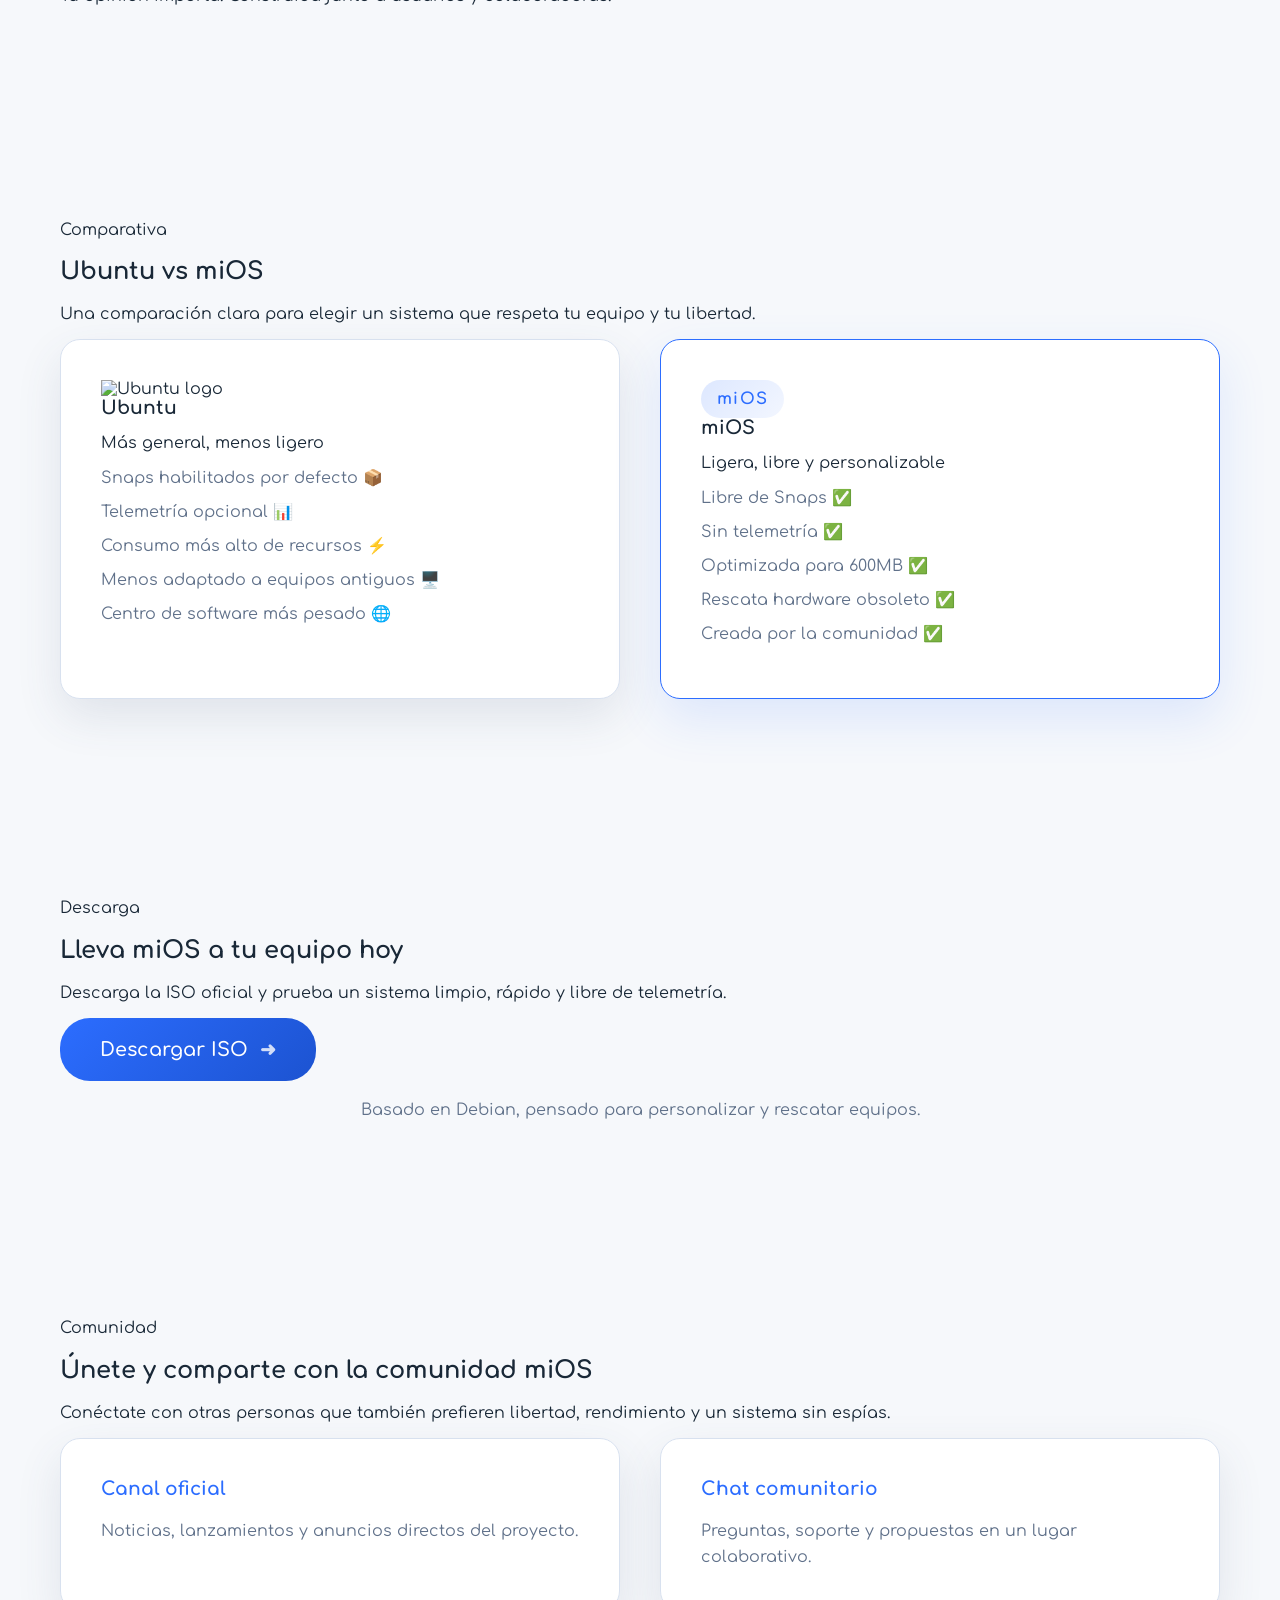
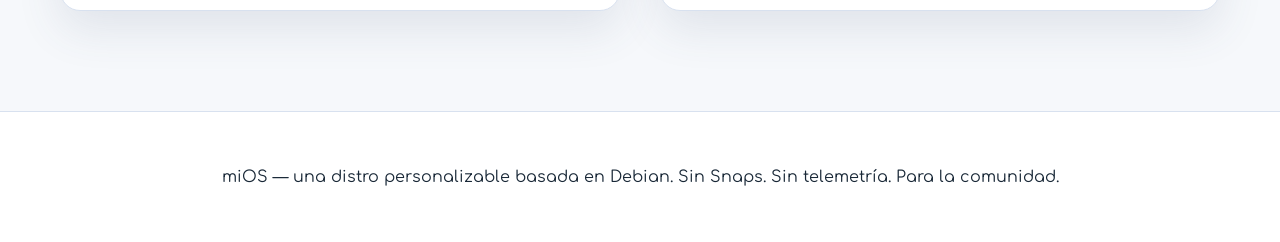
==== commit fc584586: "Update index.html" ====
--- a/index.html
+++ b/index.html
@@ -7,7 +7,6 @@
   <link rel="preconnect" href="https://fonts.googleapis.com" />
   <link rel="preconnect" href="https://fonts.gstatic.com" crossorigin />
   <link href="https://fonts.googleapis.com/css2?family=Comfortaa:wght@300;400;500;600;700&display=swap" rel="stylesheet" />
-  <link rel="icon" href="favicon.svg" type="image/svg+xml" />
   <link rel="stylesheet" href="styles.css" />
 </head>
 <body>
@@ -15,7 +14,7 @@
     <div class="header-inner">
       <div class="brand">
         <span class="brand-label">miOS</span>
-        <span class="brand-sub">LMDE 7 · XFCE</span>
+        <span class="brand-sub">Debian · XFCE</span>
       </div>
       <nav>
         <a href="#features">Características</a>
@@ -25,7 +24,6 @@
       </nav>
     </div>
   </header>
-
   <main>
     <section class="hero">
       <div class="hero-shell">
@@ -34,7 +32,7 @@
           <h1>miOS</h1>
           <p class="hero-text">Una distro ligera, sin snaps ni telemetría, creada para rescatar equipos viejos y devolverles vida. Un sistema personalizable que se siente cercano.</p>
           <div class="hero-pill-group">
-            <span>Basado en LMDE 7 (Gigi)</span>
+            <span>Basado en Debian</span>
             <span>Personalizable</span>
             <span>600MB mínimo</span>
           </div>
@@ -46,7 +44,6 @@
         </div>
       </div>
     </section>
-
     <section class="section" id="features">
       <div class="section-head">
         <span>Características</span>
@@ -76,7 +73,6 @@
         </article>
       </div>
     </section>
-
     <section class="section section-compare" id="compare">
       <div class="section-head">
         <span>Comparativa</span>
@@ -118,7 +114,6 @@
         </article>
       </div>
     </section>
-
     <section class="section section-download" id="download">
       <div class="download-card">
         <div>
@@ -127,12 +122,11 @@
           <p>Descarga la ISO oficial y prueba un sistema limpio, rápido y libre de telemetría.</p>
         </div>
         <div class="download-actions">
-          <a class="btn primary large" href="https://drive.google.com/file/d/1i7BaRfP0LBuPOBGjecT9Qu22OeQHzzyM/view?usp=sharing" target="_blank" rel="noreferrer">Descargar ISO</a>
+          <a class="btn primary large" href="https://drive.google.com/file/d/1at4UF2MDud6CvCjHkAiS7Ndu_bnOghUP/view?usp=sharing" target="_blank" rel="noreferrer">Descargar ISO</a>
         </div>
       </div>
-      <p class="small-copy">Basado en LMDE 7 (Gigi), pensado para personalizar y rescatar equipos.</p>
+      <p class="small-copy">Basado en Debian, pensado para personalizar y rescatar equipos.</p>
     </section>
-
     <section class="section section-community" id="community">
       <div class="section-head">
         <span>Comunidad</span>
@@ -151,11 +145,9 @@
       </div>
     </section>
   </main>
-
   <footer class="footer">
-    <p>miOS — una distro personalizable basada en LMDE 7 (Gigi). Sin Snaps. Sin telemetría. Para la comunidad.</p>
+    <p>miOS — una distro personalizable basada en Debian. Sin Snaps. Sin telemetría. Para la comunidad.</p>
   </footer>
-
   <script src="script.js"></script>
 </body>
 </html>
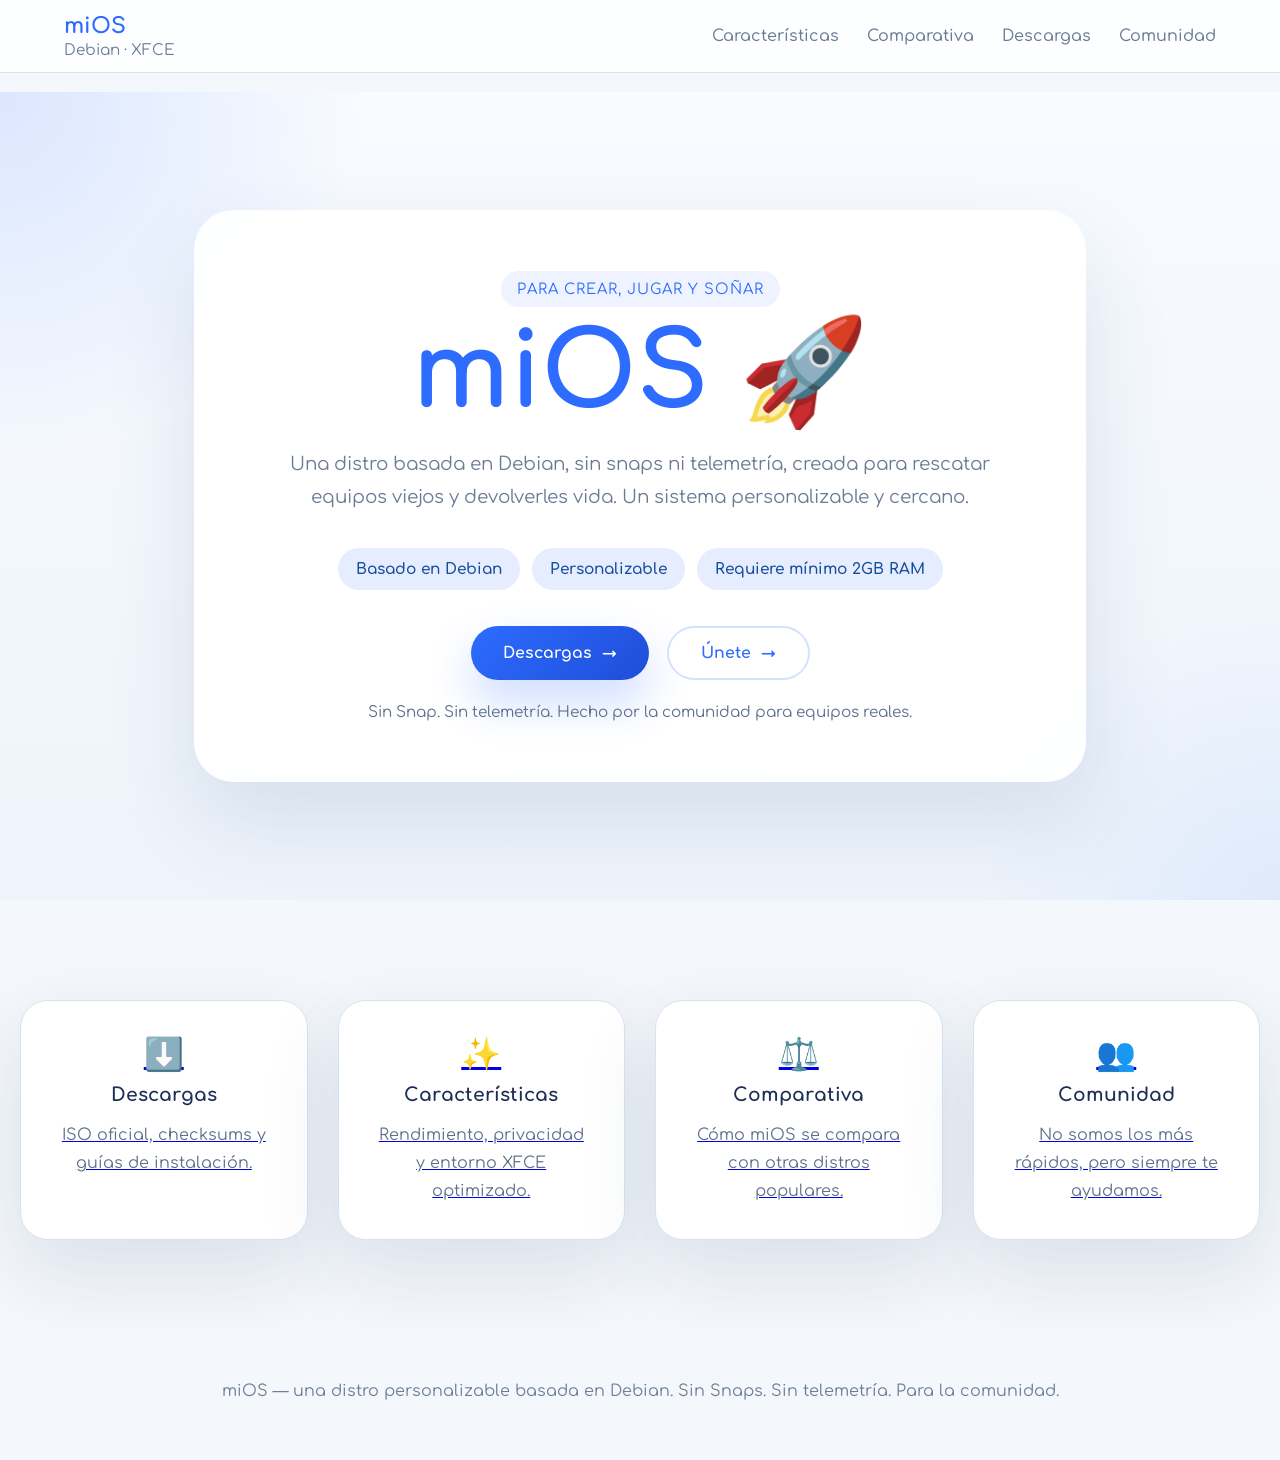
==== commit 2a664882: "Add files via upload" ====
--- a/index.html
+++ b/index.html
@@ -7,6 +7,7 @@
   <link rel="preconnect" href="https://fonts.googleapis.com" />
   <link rel="preconnect" href="https://fonts.gstatic.com" crossorigin />
   <link href="https://fonts.googleapis.com/css2?family=Comfortaa:wght@300;400;500;600;700&display=swap" rel="stylesheet" />
+  <link rel="icon" href="favicon.svg" type="image/svg+xml" />
   <link rel="stylesheet" href="styles.css" />
 </head>
 <body>
@@ -17,137 +18,66 @@
         <span class="brand-sub">Debian · XFCE</span>
       </div>
       <nav>
-        <a href="#features">Características</a>
-        <a href="#compare">Comparativa</a>
-        <a href="#download">Descargar</a>
-        <a href="#community">Comunidad</a>
+        <a href="caracteristicas.html">Características</a>
+        <a href="comparativa.html">Comparativa</a>
+        <a href="descargas.html">Descargas</a>
+        <a href="comunidad.html">Comunidad</a>
       </nav>
     </div>
   </header>
+
   <main>
     <section class="hero">
       <div class="hero-shell">
         <div class="hero-copy">
           <span class="eyebrow">Para crear, jugar y soñar</span>
-          <h1>miOS</h1>
-          <p class="hero-text">Una distro ligera, sin snaps ni telemetría, creada para rescatar equipos viejos y devolverles vida. Un sistema personalizable que se siente cercano.</p>
+          <h1 class="animate-letters">miOS <span class="emoji">🚀</span></h1>
+          <p class="hero-text">Una distro basada en Debian, sin snaps ni telemetría, creada para rescatar equipos viejos y devolverles vida. Un sistema personalizable y cercano.</p>
           <div class="hero-pill-group">
             <span>Basado en Debian</span>
             <span>Personalizable</span>
-            <span>600MB mínimo</span>
+            <span>Requiere mínimo 2GB RAM</span>
           </div>
           <div class="hero-buttons">
-            <a class="btn primary" href="#download">Descargar ISO</a>
-            <a class="btn outline" href="https://t.me/mioscanaloficial" target="_blank" rel="noreferrer">Únete al canal</a>
+            <a class="btn primary" href="descargas.html">Descargas</a>
+            <a class="btn outline" href="https://t.me/mioscanaloficial" target="_blank" rel="noreferrer">Únete</a>
           </div>
           <p class="hero-note">Sin Snap. Sin telemetría. Hecho por la comunidad para equipos reales.</p>
         </div>
       </div>
     </section>
-    <section class="section" id="features">
-      <div class="section-head">
-        <span>Características</span>
-        <h2>Todo lo que necesitas para sentir tu PC vivo otra vez</h2>
-        <p>Una distribución minimalista y flexible que apuesta por la libertad, el rendimiento y un escritorio ligero.</p>
-      </div>
+
+    <section class="section quick-links">
       <div class="grid cards-grid">
-        <article class="card">
-          <div class="card-icon">⚡</div>
-          <h3>Rápida y ligera</h3>
-          <p>XFCE optimizado para un uso ágil, incluso en hardware antiguo.</p>
-        </article>
-        <article class="card">
-          <div class="card-icon">🔒</div>
-          <h3>Privacidad real</h3>
-          <p>Sin telemetría, sin datos enviados, transparencia total.</p>
-        </article>
-        <article class="card">
-          <div class="card-icon">🎨</div>
-          <h3>Diseño amable</h3>
-          <p>Interfaz clara, tipografía suave y un entorno cómodo para tus ojos.</p>
-        </article>
-        <article class="card">
+        <a class="card" href="descargas.html">
+          <div class="card-icon">⬇️</div>
+          <h3 class="animate-letters">Descargas</h3>
+          <p>ISO oficial, checksums y guías de instalación.</p>
+        </a>
+        <a class="card" href="caracteristicas.html">
+          <div class="card-icon">✨</div>
+          <h3 class="animate-letters">Características</h3>
+          <p>Rendimiento, privacidad y entorno XFCE optimizado.</p>
+        </a>
+        <a class="card" href="comparativa.html">
+          <div class="card-icon">⚖️</div>
+          <h3 class="animate-letters">Comparativa</h3>
+          <p>Cómo miOS se compara con otras distros populares.</p>
+        </a>
+        <a class="card" href="comunidad.html">
           <div class="card-icon">👥</div>
-          <h3>Hecha por la comunidad</h3>
-          <p>Tu opinión importa. Construida junto a usuarios y colaboradoras.</p>
-        </article>
-      </div>
-    </section>
-    <section class="section section-compare" id="compare">
-      <div class="section-head">
-        <span>Comparativa</span>
-        <h2>Ubuntu vs miOS</h2>
-        <p>Una comparación clara para elegir un sistema que respeta tu equipo y tu libertad.</p>
-      </div>
-      <div class="grid compare-grid">
-        <article class="compare-card">
-          <div class="compare-brand">
-            <img src="https://upload.wikimedia.org/wikipedia/commons/thumb/0/00/Ubuntu-logo-no-wordmark-2022.svg/500px-Ubuntu-logo-no-wordmark-2022.svg.png" alt="Ubuntu logo" />
-            <div>
-              <h3>Ubuntu</h3>
-              <p class="compare-tag">Más general, menos ligero</p>
-            </div>
-          </div>
-          <ul>
-            <li>Snaps habilitados por defecto 📦</li>
-            <li>Telemetría opcional 📊</li>
-            <li>Consumo más alto de recursos ⚡</li>
-            <li>Menos adaptado a equipos antiguos 🖥️</li>
-            <li>Centro de software más pesado 🌐</li>
-          </ul>
-        </article>
-        <article class="compare-card highlight">
-          <div class="compare-brand">
-            <span class="miOS-mark">miOS</span>
-            <div>
-              <h3>miOS</h3>
-              <p class="compare-tag">Ligera, libre y personalizable</p>
-            </div>
-          </div>
-          <ul>
-            <li>Libre de Snaps ✅</li>
-            <li>Sin telemetría ✅</li>
-            <li>Optimizada para 600MB ✅</li>
-            <li>Rescata hardware obsoleto ✅</li>
-            <li>Creada por la comunidad ✅</li>
-          </ul>
-        </article>
-      </div>
-    </section>
-    <section class="section section-download" id="download">
-      <div class="download-card">
-        <div>
-          <span class="eyebrow">Descarga</span>
-          <h2>Lleva miOS a tu equipo hoy</h2>
-          <p>Descarga la ISO oficial y prueba un sistema limpio, rápido y libre de telemetría.</p>
-        </div>
-        <div class="download-actions">
-          <a class="btn primary large" href="https://drive.google.com/file/d/1at4UF2MDud6CvCjHkAiS7Ndu_bnOghUP/view?usp=sharing" target="_blank" rel="noreferrer">Descargar ISO</a>
-        </div>
-      </div>
-      <p class="small-copy">Basado en Debian, pensado para personalizar y rescatar equipos.</p>
-    </section>
-    <section class="section section-community" id="community">
-      <div class="section-head">
-        <span>Comunidad</span>
-        <h2>Únete y comparte con la comunidad miOS</h2>
-        <p>Conéctate con otras personas que también prefieren libertad, rendimiento y un sistema sin espías.</p>
-      </div>
-      <div class="grid community-grid">
-        <a class="community-card" href="https://t.me/mioscanaloficial" target="_blank" rel="noreferrer">
-          <h3>Canal oficial</h3>
-          <p>Noticias, lanzamientos y anuncios directos del proyecto.</p>
-        </a>
-        <a class="community-card" href="https://t.me/mioscanaloficialchat" target="_blank" rel="noreferrer">
-          <h3>Chat comunitario</h3>
-          <p>Preguntas, soporte y propuestas en un lugar colaborativo.</p>
+          <h3 class="animate-letters">Comunidad</h3>
+          <p>No somos los más rápidos, pero siempre te ayudamos.</p>
         </a>
       </div>
     </section>
   </main>
+  </main>
+
   <footer class="footer">
     <p>miOS — una distro personalizable basada en Debian. Sin Snaps. Sin telemetría. Para la comunidad.</p>
   </footer>
+
   <script src="script.js"></script>
 </body>
 </html>
--- a/styles.css
+++ b/styles.css
@@ -1,13 +1,15 @@
 :root {
   color-scheme: light;
-  --bg: #f6f8fb;
+  --bg: #f4f7fb;
   --surface: #ffffff;
-  --surface-soft: #eef3fb;
-  --text: #192837;
-  --muted: #60718a;
-  --accent: #2c6dff;
-  --border: #d8e1ef;
-  --shadow: 0 18px 45px rgba(62, 83, 114, 0.12);
+  --surface-soft: #f1f5fb;
+  --text: #15203d;
+  --muted: #6c7b95;
+  --accent: #2d6cff;
+  --accent-dark: #1f4dd8;
+  --danger: #e55353;
+  --border: #d8e3ef;
+  --shadow: 0 30px 80px rgba(31, 62, 112, 0.12);
 }
 
 * {
@@ -29,34 +31,45 @@
 
 .header {
   position: fixed;
-  top: 0;
-  left: 0;
-  right: 0;
-  background: rgba(255, 255, 255, 0.9);
-  backdrop-filter: blur(10px);
+  inset: 0 0 auto 0;
+  background: rgba(255, 255, 255, 0.82);
+  backdrop-filter: blur(16px);
   border-bottom: 1px solid var(--border);
   z-index: 1000;
 }
 
-.header-content {
+.header-inner {
   max-width: 1200px;
   margin: 0 auto;
-  padding: 0 20px;
+  padding: 0 24px;
+  height: 72px;
   display: flex;
   align-items: center;
   justify-content: space-between;
-  height: 60px;
-}
-
-.logo {
-  font-size: 1.5rem;
+  gap: 24px;
+}
+
+.brand {
+  display: flex;
+  flex-direction: column;
+  gap: 4px;
+}
+
+.brand-label {
+  font-size: 1.35rem;
   font-weight: 700;
   color: var(--accent);
 }
 
+.brand-sub {
+  font-size: 0.95rem;
+  color: var(--muted);
+}
+
 nav {
   display: flex;
-  gap: 30px;
+  gap: 28px;
+  flex-wrap: wrap;
 }
 
 nav a {
@@ -71,79 +84,96 @@
 }
 
 main {
-  padding-top: 60px;
+  padding-top: 92px;
 }
 
 .hero {
-  height: 100vh;
-  display: flex;
-  align-items: center;
-  justify-content: center;
-  background: linear-gradient(135deg, #f6f8fb 0%, #e8f0ff 100%);
+  min-height: calc(100vh - 92px);
+  display: flex;
+  align-items: center;
+  justify-content: center;
+  background: radial-gradient(circle at top left, rgba(45, 108, 255, 0.14), transparent 24%),
+              radial-gradient(circle at bottom right, rgba(45, 108, 255, 0.08), transparent 20%),
+              linear-gradient(180deg, #f8fbff 0%, #eef4fb 100%);
   text-align: center;
+}
+
+.hero-shell {
+  width: min(940px, 100%);
+  padding: 0 24px;
+}
+
+.hero-copy {
   position: relative;
-  overflow: hidden;
-}
-
-.hero::before {
+  background: rgba(255, 255, 255, 0.94);
+  border: 1px solid rgba(255, 255, 255, 0.75);
+  border-radius: 40px;
+  padding: 60px;
+  box-shadow: 0 40px 90px rgba(31, 62, 112, 0.12);
+}
+
+.hero-copy::before {
   content: '';
   position: absolute;
-  inset: -20%;
-  background: radial-gradient(circle at top right, rgba(44, 109, 255, 0.12), transparent 18%),
-              radial-gradient(circle at bottom left, rgba(44, 109, 255, 0.08), transparent 16%);
+  inset: 0;
+  border-radius: 40px;
   pointer-events: none;
 }
 
-.hero-content {
-  max-width: 760px;
-  padding: 0 20px;
-  position: relative;
-  z-index: 1;
+.eyebrow {
+  display: inline-flex;
+  padding: 10px 16px;
+  background: rgba(45, 108, 255, 0.08);
+  border-radius: 999px;
+  color: var(--accent);
+  font-size: 0.92rem;
+  text-transform: uppercase;
+  letter-spacing: 1px;
+  margin-bottom: 20px;
 }
 
 .hero h1 {
-  font-size: clamp(4rem, 10vw, 8rem);
-  margin: 0 0 20px;
-  color: var(--accent);
-  letter-spacing: -0.04em;
-  animation: fadeInUp 1s ease-out;
-}
-
-.hero-subtitle {
-  font-size: 1.45rem;
+  margin: 0;
+  font-size: clamp(4rem, 9vw, 6.5rem);
+  line-height: 0.9;
+  color: var(--accent);
+  animation: fadeInUp 0.9s ease-out;
+}
+
+.hero-text {
+  margin: 28px auto 34px;
+  max-width: 700px;
   color: var(--muted);
-  line-height: 1.7;
-  margin: 0 0 32px;
-  animation: fadeInUp 1s ease-out 0.2s both;
-}
-
-.hero-labels {
-  display: inline-grid;
-  grid-template-columns: repeat(3, minmax(0, auto));
-  gap: 14px;
-  justify-content: center;
-  margin: 0 auto 38px;
-  animation: fadeInUp 1s ease-out 0.3s both;
-}
-
-.hero-labels span {
+  font-size: 1.15rem;
+  line-height: 1.8;
+}
+
+.hero-pill-group {
   display: inline-flex;
-  align-items: center;
-  gap: 10px;
+  flex-wrap: wrap;
+  justify-content: center;
+  gap: 12px;
+  margin-bottom: 36px;
+}
+
+.hero-pill-group span {
+  display: inline-flex;
+  align-items: center;
+  justify-content: center;
+  padding: 12px 18px;
   border-radius: 999px;
-  background: rgba(44, 109, 255, 0.1);
-  color: #224da5;
-  padding: 12px 18px;
-  font-size: 0.95rem;
-  border: 1px solid rgba(44, 109, 255, 0.14);
-}
-
-.hero-actions {
-  display: flex;
-  gap: 20px;
-  justify-content: center;
+  background: rgba(45, 108, 255, 0.12);
+  color: #164d9c;
+  font-weight: 600;
+  font-size: 0.96rem;
+}
+
+.hero-buttons {
+  display: flex;
+  justify-content: center;
+  gap: 18px;
   flex-wrap: wrap;
-  animation: fadeInUp 1s ease-out 0.5s both;
+  margin-bottom: 24px;
 }
 
 .btn {
@@ -151,24 +181,21 @@
   align-items: center;
   justify-content: center;
   padding: 16px 32px;
-  border-radius: 30px;
-  font-weight: 600;
+  border-radius: 999px;
+  font-weight: 700;
+  font-size: 0.98rem;
   text-decoration: none;
-  transition: all 0.3s ease;
-  font-size: 1rem;
-  position: relative;
+  transition: transform 0.25s ease, box-shadow 0.25s ease, background 0.25s ease;
 }
 
 .btn::after {
-  content: '➜';
-  margin-left: 12px;
-  opacity: 0.8;
-  transition: transform 0.3s ease;
+  content: '→';
+  margin-left: 10px;
+  transition: transform 0.25s ease;
 }
 
 .btn:hover {
   transform: translateY(-3px);
-  box-shadow: 0 20px 40px rgba(44, 109, 255, 0.2);
 }
 
 .btn:hover::after {
@@ -176,102 +203,137 @@
 }
 
 .primary {
-  background: linear-gradient(135deg, #2c6dff, #1c53d1);
+  background: linear-gradient(135deg, var(--accent), var(--accent-dark));
   color: #fff;
+  box-shadow: 0 22px 45px rgba(45, 108, 255, 0.24);
 }
 
 .outline {
   color: var(--accent);
-  border: 2px solid var(--accent);
-  background: transparent;
+  border: 2px solid rgba(45, 108, 255, 0.2);
+  background: rgba(255, 255, 255, 0.95);
+}
+
+.hero-note {
+  margin: 0;
+  color: #5d6f8a;
+  font-size: 0.95rem;
+}
+
+.hero-tagline {
+  margin-top: 12px;
+  color: var(--accent);
+  font-weight: 800;
+  font-size: 1.05rem;
+  letter-spacing: 0.02em;
+}
+
+/* Ensure animate-letters and brand preserve original case */
+.animate-letters, .animate-letters .letter, .brand-label {
+  text-transform: none !important;
 }
 
 .section {
   padding: 100px 20px;
-  max-width: 1200px;
-  margin: 0 auto;
-}
-
-.section-content h2 {
-  font-size: clamp(2.5rem, 5vw, 4rem);
-  margin: 0 0 60px;
+}
+
+.section-head {
+  max-width: 760px;
+  margin: 0 auto 64px;
   text-align: center;
-  color: var(--text);
-}
-
-.section-content p {
-  color: var(--muted);
-  max-width: 720px;
-  margin: 0 auto 24px;
-}
-
-.features-grid {
+}
+
+.section-head span {
+  display: inline-block;
+  margin-bottom: 18px;
+  color: var(--accent);
+  font-size: 0.88rem;
+  letter-spacing: 1.2px;
+  text-transform: uppercase;
+}
+
+.section-head h2 {
+  margin: 0;
+  font-size: clamp(2.5rem, 4vw, 3.5rem);
+  line-height: 1.05;
+}
+
+.section-head p {
+  margin: 18px auto 0;
+  max-width: 620px;
+  color: #5e6f8c;
+  line-height: 1.8;
+}
+
+.grid {
   display: grid;
-  grid-template-columns: repeat(auto-fit, minmax(300px, 1fr));
-  gap: 40px;
-}
-
-.feature-item {
+  gap: 30px;
+}
+
+.cards-grid {
+  grid-template-columns: repeat(auto-fit, minmax(260px, 1fr));
+}
+
+.card,
+.compare-card,
+.community-card,
+.download-card {
   background: var(--surface);
   border: 1px solid var(--border);
-  border-radius: 20px;
-  padding: 40px;
+  border-radius: 28px;
+  padding: 34px;
   box-shadow: var(--shadow);
   transition: transform 0.3s ease, box-shadow 0.3s ease;
-  animation: fadeInUp 1s ease-out both;
-}
-
-.feature-item:hover {
-  transform: translateY(-5px);
-  box-shadow: 0 30px 60px rgba(62, 83, 114, 0.15);
-}
-
-.feature-item h3 {
-  margin: 0 0 20px;
-  color: var(--accent);
-}
-
-.feature-item p {
-  color: var(--muted);
-  line-height: 1.6;
+}
+
+.card:hover,
+.compare-card:hover,
+.community-card:hover,
+.download-card:hover {
+  transform: translateY(-4px);
+  box-shadow: 0 35px 80px rgba(31, 62, 112, 0.14);
+}
+
+.card-icon {
+  font-size: 1.8rem;
+  margin-bottom: 18px;
+}
+
+.card h3,
+.compare-card h3,
+.community-card h3,
+.download-card h2 {
+  margin: 0 0 16px;
+  color: #1c3055;
+}
+
+.card p,
+.compare-card p,
+.community-card p,
+.download-card p,
+.section-head p {
+  color: #5d6f8a;
+  line-height: 1.75;
   margin: 0;
 }
 
 .compare-grid {
-  display: grid;
-  grid-template-columns: repeat(auto-fit, minmax(350px, 1fr));
-  gap: 40px;
+  grid-template-columns: repeat(auto-fit, minmax(340px, 1fr));
 }
 
 .compare-card {
-  background: var(--surface);
-  border: 1px solid var(--border);
-  border-radius: 20px;
-  padding: 40px;
-  box-shadow: var(--shadow);
-  transition: transform 0.3s ease, border-color 0.3s ease;
-  animation: fadeInUp 1s ease-out both;
-}
-
-.compare-card:hover {
-  transform: translateY(-5px);
-}
-
-.compare-card.highlight {
-  border-color: var(--accent);
-  box-shadow: 0 20px 50px rgba(44, 109, 255, 0.12);
-}
-
-.compare-title {
-  display: flex;
-  align-items: center;
-  justify-content: center;
+  min-height: 380px;
+}
+
+.compare-brand {
+  display: flex;
+  align-items: center;
   gap: 16px;
-  margin-bottom: 30px;
-}
-
-.compare-title img {
-  width: 42px;
+  margin-bottom: 28px;
+}
+
+.compare-brand img {
+  width: 44px;
   height: auto;
   display: block;
 }
@@ -280,23 +342,17 @@
   display: inline-flex;
   align-items: center;
   justify-content: center;
-  min-width: 72px;
-  padding: 10px 16px;
+  min-width: 84px;
+  padding: 10px 18px;
   border-radius: 999px;
-  background: linear-gradient(135deg, rgba(44, 109, 255, 0.16), rgba(44, 109, 255, 0.06));
+  background: rgba(45, 108, 255, 0.14);
   color: var(--accent);
   font-weight: 700;
-  letter-spacing: 0.08em;
+  letter-spacing: 0.09em;
 }
 
 .compare-card h3 {
   margin: 0;
-  color: var(--text);
-}
-
-.vs {
-  color: var(--accent);
-  font-weight: 700;
 }
 
 .compare-card ul {
@@ -306,68 +362,81 @@
 }
 
 .compare-card li {
-  margin-bottom: 15px;
-  color: var(--muted);
-  display: flex;
-  align-items: center;
+  display: flex;
   gap: 10px;
+  margin-bottom: 16px;
+  color: #5d6f8a;
+}
+
+.section-compare .compare-grid {
+  align-items: stretch;
+}
+
+.section-download {
+  padding-bottom: 80px;
+}
+
+.download-card {
+  display: grid;
+  grid-template-columns: 1fr auto;
+  align-items: center;
+  gap: 30px;
+}
+
+.download-card h2 {
+  margin-bottom: 16px;
+}
+
+.download-actions {
+  display: flex;
+  justify-content: center;
+}
+
+.small-copy {
+  margin-top: 20px;
+  color: #5d6f8a;
+  text-align: center;
 }
 
 .community-grid {
-  display: grid;
-  grid-template-columns: repeat(auto-fit, minmax(350px, 1fr));
-  gap: 40px;
+  grid-template-columns: repeat(auto-fit, minmax(300px, 1fr));
 }
 
 .community-card {
-  background: var(--surface);
-  border: 1px solid var(--border);
-  border-radius: 20px;
-  padding: 40px;
-  box-shadow: var(--shadow);
   text-decoration: none;
   color: inherit;
-  transition: transform 0.3s ease, box-shadow 0.3s ease;
-  animation: fadeInUp 1s ease-out both;
-}
-
-.community-card:hover {
-  transform: translateY(-5px);
-  box-shadow: 0 30px 60px rgba(62, 83, 114, 0.15);
 }
 
 .community-card h3 {
-  margin: 0 0 20px;
-  color: var(--accent);
-}
-
-.community-card p {
-  color: var(--muted);
-  line-height: 1.6;
-  margin: 0;
+  margin-bottom: 14px;
+}
+
+/* Error / alert styles */
+.error, .alert-danger {
+  color: var(--danger);
+  border: 1px solid rgba(229,83,83,0.18);
+  background: rgba(229,83,83,0.06);
+  padding: 12px 16px;
+  border-radius: 12px;
+}
+
+.badge-danger {
+  display: inline-block;
+  padding: 6px 10px;
+  border-radius: 999px;
+  background: rgba(229,83,83,0.08);
+  color: var(--danger);
+  font-weight: 700;
 }
 
 .footer {
-  background: var(--surface);
-  border-top: 1px solid var(--border);
-  padding: 40px 20px;
+  padding: 42px 20px 60px;
   text-align: center;
 }
 
-.footer-content p {
-  color: var(--muted);
-  margin: 0;
-}
-
-.large {
-  padding: 20px 40px;
-  font-size: 1.2rem;
-}
-
-.small-copy {
-  margin: 20px 0 0;
-  color: var(--muted);
-  text-align: center;
+.footer p {
+  margin: 0;
+  color: #6d7d96;
 }
 
 @keyframes fadeInUp {
@@ -381,47 +450,97 @@
   }
 }
 
-@media (max-width: 768px) {
-  .header-content {
-    padding: 0 15px;
+@media (max-width: 980px) {
+  .header-inner {
+    flex-wrap: wrap;
+    justify-content: center;
+    gap: 16px;
+  }
+
+  .hero-copy {
+    padding: 48px 28px;
+  }
+
+  .section {
+    padding: 80px 18px;
+  }
+
+  .download-card {
+    grid-template-columns: 1fr;
+  }
+}
+
+@media (max-width: 680px) {
+  .hero {
+    min-height: auto;
+    padding: 80px 0 40px;
+  }
+
+  main {
+    padding-top: 88px;
+  }
+
+  .hero-copy {
+    border-radius: 30px;
+    padding: 36px 24px;
+  }
+
+  .hero h1 {
+    font-size: clamp(3.2rem, 16vw, 5rem);
+  }
+
+  .hero-text {
+    font-size: 1rem;
+  }
+
+  .section {
+    padding: 60px 16px;
+  }
+
+  .hero-pill-group {
+    justify-content: center;
   }
 
   nav {
-    gap: 20px;
-  }
-
-  .hero {
-    height: auto;
-    padding: 100px 20px;
-  }
-
-  .hero h1 {
-    font-size: clamp(3rem, 15vw, 6rem);
-  }
-
-  .hero-subtitle {
-    font-size: 1.2rem;
-  }
-
-  .hero-actions {
+    gap: 16px;
+  }
+
+  .compare-brand,
+  .download-card {
     flex-direction: column;
-    align-items: center;
-  }
-
-  .section {
-    padding: 60px 20px;
-  }
-
-  .features-grid,
-  .compare-grid,
-  .community-grid {
-    grid-template-columns: 1fr;
-  }
-
-  .feature-item,
-  .compare-card,
-  .community-card {
-    padding: 30px;
-  }
-}
-
+    align-items: stretch;
+  }
+
+  .compare-brand img {
+    width: 36px;
+  }
+}
+
+/* Letter + emoji animations */
+.letter {
+  display: inline-block;
+  opacity: 0;
+  transform: translateY(8px) rotateX(8deg);
+  animation: letterFade 640ms cubic-bezier(.2,.8,.2,1) forwards;
+}
+
+@keyframes letterFade {
+  from { opacity: 0; transform: translateY(8px) rotateX(8deg); }
+  to { opacity: 1; transform: translateY(0) rotateX(0); }
+}
+
+.emoji {
+  display: inline-block;
+  transform-origin: 50% 60%;
+  animation: emojiBounce 2.4s ease-in-out infinite;
+}
+
+@keyframes emojiBounce {
+  0%, 100% { transform: translateY(0) rotate(0deg); }
+  30% { transform: translateY(-6px) rotate(-6deg); }
+  60% { transform: translateY(-3px) rotate(4deg); }
+}
+
+.quick-links .card { text-align: center; }
+.card .card-icon { font-size: 2rem; margin-bottom: 12px; }
+
